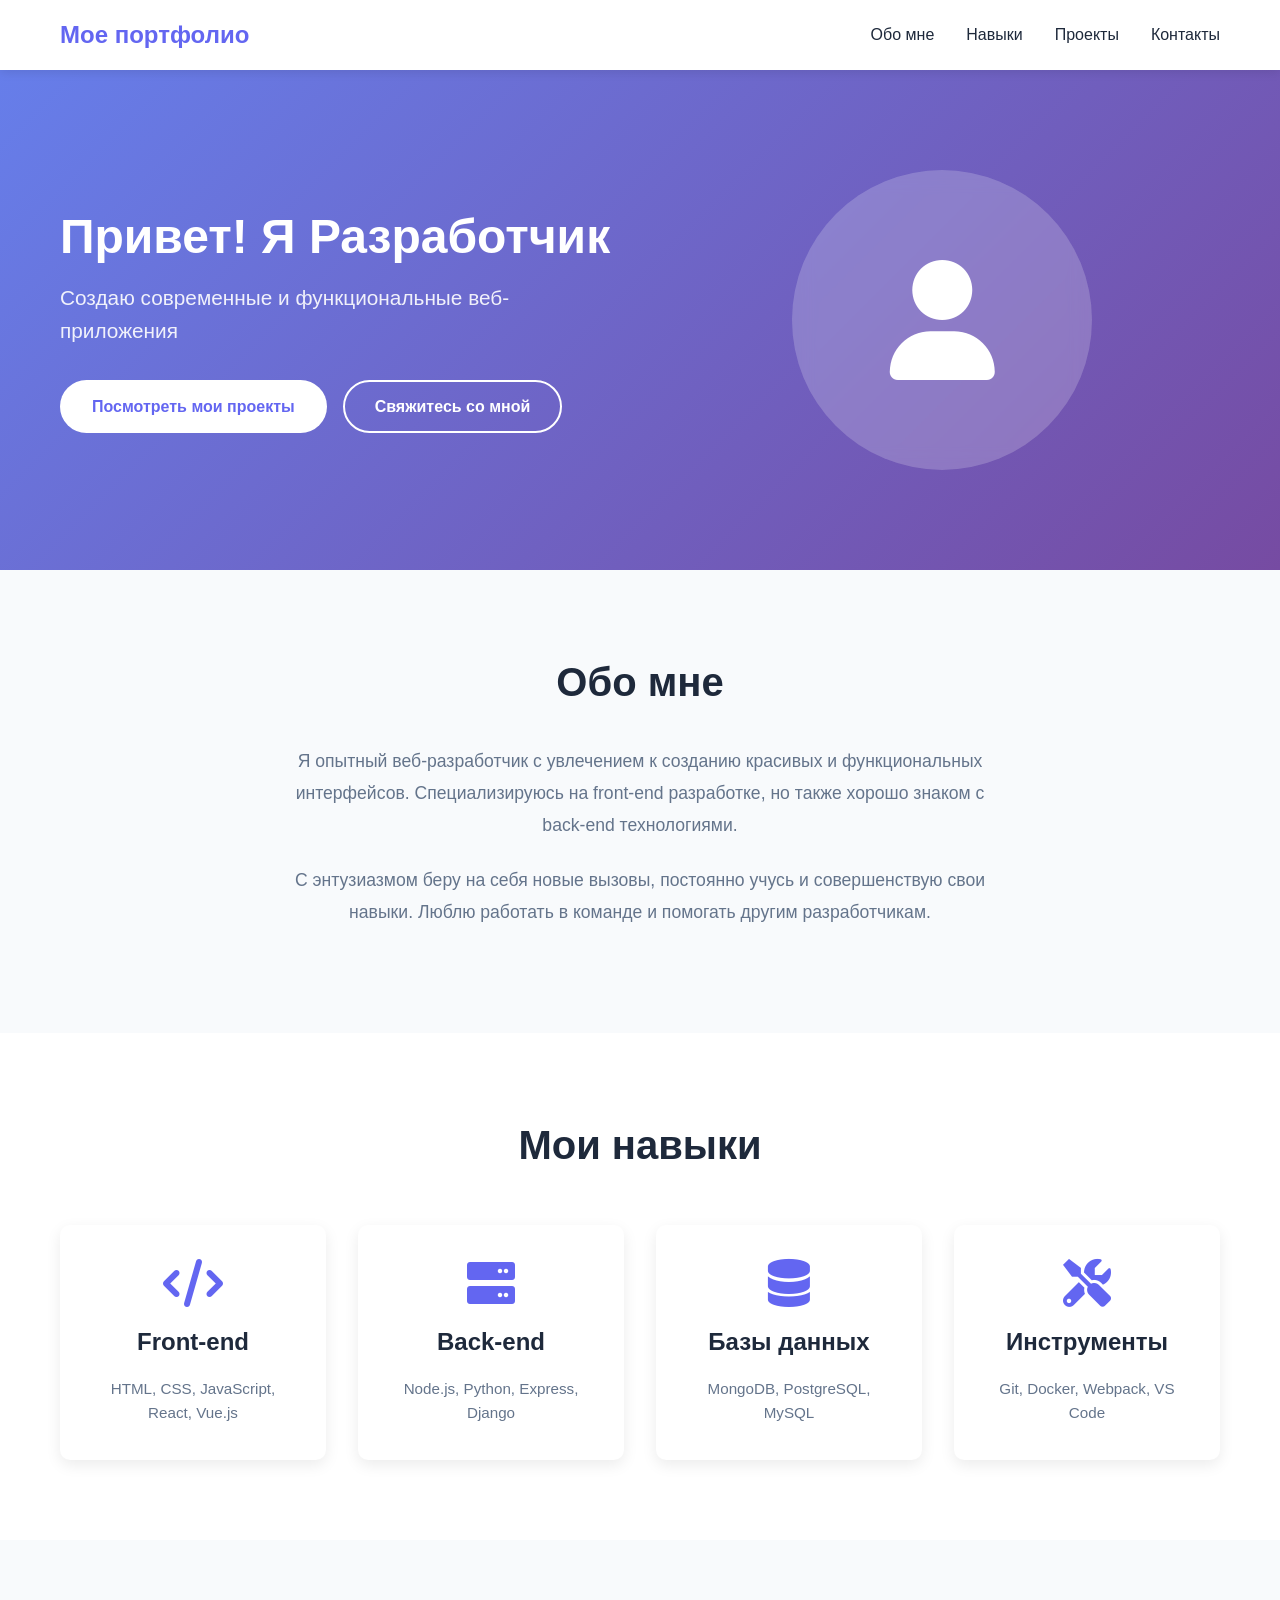
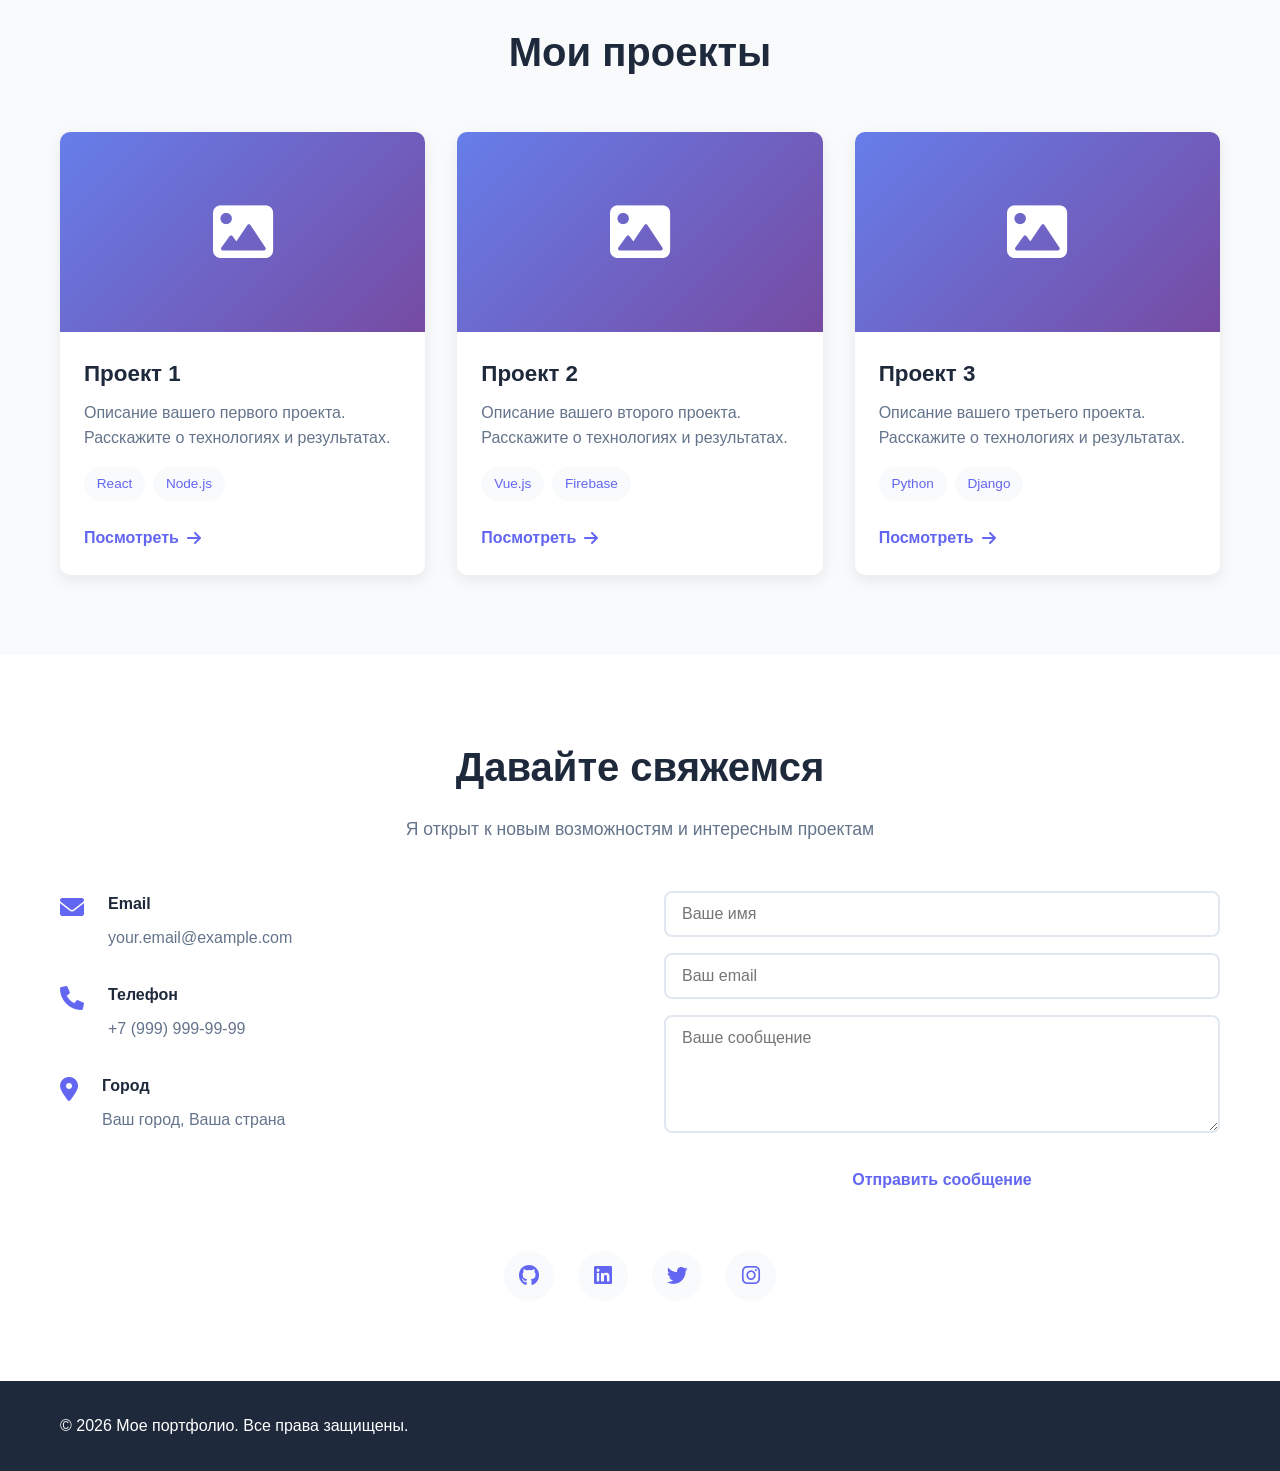
==== index.html @ beddb386 "portfolia with agent" ====
<!DOCTYPE html>
<html lang="ru">
<head>
    <meta charset="UTF-8">
    <meta name="viewport" content="width=device-width, initial-scale=1.0">
    <title>Портфолио - Разработчик</title>
    <link rel="stylesheet" href="styles.css">
    <link rel="stylesheet" href="https://cdnjs.cloudflare.com/ajax/libs/font-awesome/6.0.0/css/all.min.css">
</head>
<body>
    <!-- Навигация -->
    <nav class="navbar">
        <div class="container">
            <div class="nav-brand">Мое портфолио</div>
            <ul class="nav-menu">
                <li><a href="#about" class="nav-link">Обо мне</a></li>
                <li><a href="#skills" class="nav-link">Навыки</a></li>
                <li><a href="#projects" class="nav-link">Проекты</a></li>
                <li><a href="#contact" class="nav-link">Контакты</a></li>
            </ul>
        </div>
    </nav>

    <!-- Герой секция -->
    <section class="hero" id="about">
        <div class="container">
            <div class="hero-content">
                <h1>Привет! Я Разработчик</h1>
                <p class="subtitle">Создаю современные и функциональные веб-приложения</p>
                <div class="hero-buttons">
                    <a href="#projects" class="btn btn-primary">Посмотреть мои проекты</a>
                    <a href="#contact" class="btn btn-secondary">Свяжитесь со мной</a>
                </div>
            </div>
            <div class="hero-image">
                <div class="avatar-placeholder">
                    <i class="fas fa-user"></i>
                </div>
            </div>
        </div>
    </section>

    <!-- Обо мне -->
    <section class="about">
        <div class="container">
            <h2>Обо мне</h2>
            <p>Я опытный веб-разработчик с увлечением к созданию красивых и функциональных интерфейсов. Специализируюсь на front-end разработке, но также хорошо знаком с back-end технологиями.</p>
            <p>С энтузиазмом беру на себя новые вызовы, постоянно учусь и совершенствую свои навыки. Люблю работать в команде и помогать другим разработчикам.</p>
        </div>
    </section>

    <!-- Навыки -->
    <section class="skills" id="skills">
        <div class="container">
            <h2>Мои навыки</h2>
            <div class="skills-grid">
                <div class="skill-card">
                    <i class="fas fa-code"></i>
                    <h3>Front-end</h3>
                    <p>HTML, CSS, JavaScript, React, Vue.js</p>
                </div>
                <div class="skill-card">
                    <i class="fas fa-server"></i>
                    <h3>Back-end</h3>
                    <p>Node.js, Python, Express, Django</p>
                </div>
                <div class="skill-card">
                    <i class="fas fa-database"></i>
                    <h3>Базы данных</h3>
                    <p>MongoDB, PostgreSQL, MySQL</p>
                </div>
                <div class="skill-card">
                    <i class="fas fa-tools"></i>
                    <h3>Инструменты</h3>
                    <p>Git, Docker, Webpack, VS Code</p>
                </div>
            </div>
        </div>
    </section>

    <!-- Проекты -->
    <section class="projects" id="projects">
        <div class="container">
            <h2>Мои проекты</h2>
            <div class="projects-grid">
                <div class="project-card">
                    <div class="project-image">
                        <i class="fas fa-image"></i>
                    </div>
                    <h3>Проект 1</h3>
                    <p>Описание вашего первого проекта. Расскажите о технологиях и результатах.</p>
                    <div class="project-tags">
                        <span class="tag">React</span>
                        <span class="tag">Node.js</span>
                    </div>
                    <a href="#" class="project-link">Посмотреть <i class="fas fa-arrow-right"></i></a>
                </div>

                <div class="project-card">
                    <div class="project-image">
                        <i class="fas fa-image"></i>
                    </div>
                    <h3>Проект 2</h3>
                    <p>Описание вашего второго проекта. Расскажите о технологиях и результатах.</p>
                    <div class="project-tags">
                        <span class="tag">Vue.js</span>
                        <span class="tag">Firebase</span>
                    </div>
                    <a href="#" class="project-link">Посмотреть <i class="fas fa-arrow-right"></i></a>
                </div>

                <div class="project-card">
                    <div class="project-image">
                        <i class="fas fa-image"></i>
                    </div>
                    <h3>Проект 3</h3>
                    <p>Описание вашего третьего проекта. Расскажите о технологиях и результатах.</p>
                    <div class="project-tags">
                        <span class="tag">Python</span>
                        <span class="tag">Django</span>
                    </div>
                    <a href="#" class="project-link">Посмотреть <i class="fas fa-arrow-right"></i></a>
                </div>
            </div>
        </div>
    </section>

    <!-- Контакты -->
    <section class="contact" id="contact">
        <div class="container">
            <h2>Давайте свяжемся</h2>
            <p class="contact-subtitle">Я открыт к новым возможностям и интересным проектам</p>
            
            <div class="contact-content">
                <div class="contact-info">
                    <div class="info-item">
                        <i class="fas fa-envelope"></i>
                        <div>
                            <h4>Email</h4>
                            <a href="mailto:your.email@example.com">your.email@example.com</a>
                        </div>
                    </div>
                    <div class="info-item">
                        <i class="fas fa-phone"></i>
                        <div>
                            <h4>Телефон</h4>
                            <a href="tel:+79999999999">+7 (999) 999-99-99</a>
                        </div>
                    </div>
                    <div class="info-item">
                        <i class="fas fa-map-marker-alt"></i>
                        <div>
                            <h4>Город</h4>
                            <p>Ваш город, Ваша страна</p>
                        </div>
                    </div>
                </div>

                <form class="contact-form" id="contactForm">
                    <input type="text" placeholder="Ваше имя" required>
                    <input type="email" placeholder="Ваш email" required>
                    <textarea placeholder="Ваше сообщение" rows="5" required></textarea>
                    <button type="submit" class="btn btn-primary">Отправить сообщение</button>
                </form>
            </div>

            <div class="social-links">
                <a href="#" title="GitHub"><i class="fab fa-github"></i></a>
                <a href="#" title="LinkedIn"><i class="fab fa-linkedin"></i></a>
                <a href="#" title="Twitter"><i class="fab fa-twitter"></i></a>
                <a href="#" title="Instagram"><i class="fab fa-instagram"></i></a>
            </div>
        </div>
    </section>

    <!-- Футер -->
    <footer class="footer">
        <div class="container">
            <p>&copy; 2026 Мое портфолио. Все права защищены.</p>
        </div>
    </footer>

    <script src="script.js"></script>
</body>
</html>
---- styles.css ----
/* Общие стили */
* {
    margin: 0;
    padding: 0;
    box-sizing: border-box;
}

:root {
    --primary-color: #6366f1;
    --secondary-color: #ec4899;
    --dark-bg: #0f172a;
    --light-bg: #f8fafc;
    --text-dark: #1e293b;
    --text-light: #64748b;
    --border-color: #e2e8f0;
    --transition: all 0.3s ease;
}

html {
    scroll-behavior: smooth;
}

body {
    font-family: 'Segoe UI', Tahoma, Geneva, Verdana, sans-serif;
    color: var(--text-dark);
    background-color: #ffffff;
    line-height: 1.6;
}

.container {
    max-width: 1200px;
    margin: 0 auto;
    padding: 0 20px;
    display: flex;
    align-items: center;
    justify-content: space-between;
}

/* Навигация */
.navbar {
    background: white;
    box-shadow: 0 2px 10px rgba(0, 0, 0, 0.1);
    position: sticky;
    top: 0;
    z-index: 100;
    padding: 1rem 0;
}

.navbar .container {
    justify-content: space-between;
}

.nav-brand {
    font-size: 1.5rem;
    font-weight: 700;
    color: var(--primary-color);
    text-decoration: none;
}

.nav-menu {
    display: flex;
    list-style: none;
    gap: 2rem;
}

.nav-link {
    text-decoration: none;
    color: var(--text-dark);
    font-weight: 500;
    transition: var(--transition);
    position: relative;
}

.nav-link:hover {
    color: var(--primary-color);
}

.nav-link::after {
    content: '';
    position: absolute;
    bottom: -5px;
    left: 0;
    width: 0;
    height: 2px;
    background: var(--primary-color);
    transition: var(--transition);
}

.nav-link:hover::after {
    width: 100%;
}

/* Герой секция */
.hero {
    padding: 100px 0;
    background: linear-gradient(135deg, #667eea 0%, #764ba2 100%);
    color: white;
}

.hero .container {
    gap: 3rem;
}

.hero-content {
    flex: 1;
}

.hero h1 {
    font-size: 3rem;
    font-weight: 800;
    margin-bottom: 1rem;
    line-height: 1.2;
}

.subtitle {
    font-size: 1.3rem;
    margin-bottom: 2rem;
    opacity: 0.9;
}

.hero-buttons {
    display: flex;
    gap: 1rem;
    flex-wrap: wrap;
}

.btn {
    padding: 12px 30px;
    border-radius: 50px;
    text-decoration: none;
    font-weight: 600;
    transition: var(--transition);
    display: inline-block;
    border: 2px solid transparent;
    cursor: pointer;
    font-size: 1rem;
}

.btn-primary {
    background: white;
    color: var(--primary-color);
}

.btn-primary:hover {
    transform: translateY(-2px);
    box-shadow: 0 10px 20px rgba(0, 0, 0, 0.2);
}

.btn-secondary {
    border: 2px solid white;
    color: white;
    background: transparent;
}

.btn-secondary:hover {
    background: white;
    color: var(--primary-color);
}

.hero-image {
    flex: 1;
    display: flex;
    justify-content: center;
}

.avatar-placeholder {
    width: 300px;
    height: 300px;
    background: rgba(255, 255, 255, 0.2);
    border-radius: 50%;
    display: flex;
    align-items: center;
    justify-content: center;
    font-size: 120px;
    color: white;
    backdrop-filter: blur(10px);
}

/* Обо мне */
.about {
    padding: 80px 0;
    background: var(--light-bg);
}

.about .container {
    flex-direction: column;
    text-align: center;
}

.about h2 {
    font-size: 2.5rem;
    margin-bottom: 2rem;
    color: var(--text-dark);
}

.about p {
    font-size: 1.1rem;
    color: var(--text-light);
    max-width: 700px;
    margin: 0 auto 1.5rem;
    line-height: 1.8;
}

/* Навыки */
.skills {
    padding: 80px 0;
}

.skills .container {
    flex-direction: column;
}

.skills h2 {
    font-size: 2.5rem;
    margin-bottom: 3rem;
    text-align: center;
    color: var(--text-dark);
    width: 100%;
}

.skills-grid {
    display: grid;
    grid-template-columns: repeat(auto-fit, minmax(250px, 1fr));
    gap: 2rem;
    width: 100%;
}

.skill-card {
    background: white;
    padding: 2rem;
    border-radius: 10px;
    text-align: center;
    box-shadow: 0 5px 15px rgba(0, 0, 0, 0.08);
    transition: var(--transition);
    border: 2px solid transparent;
}

.skill-card:hover {
    transform: translateY(-5px);
    border-color: var(--primary-color);
    box-shadow: 0 10px 30px rgba(99, 102, 241, 0.2);
}

.skill-card i {
    font-size: 3rem;
    color: var(--primary-color);
    margin-bottom: 1rem;
}

.skill-card h3 {
    font-size: 1.5rem;
    margin-bottom: 1rem;
    color: var(--text-dark);
}

.skill-card p {
    color: var(--text-light);
    font-size: 0.95rem;
}

/* Проекты */
.projects {
    padding: 80px 0;
    background: var(--light-bg);
}

.projects .container {
    flex-direction: column;
}

.projects h2 {
    font-size: 2.5rem;
    margin-bottom: 3rem;
    text-align: center;
    color: var(--text-dark);
    width: 100%;
}

.projects-grid {
    display: grid;
    grid-template-columns: repeat(auto-fit, minmax(300px, 1fr));
    gap: 2rem;
    width: 100%;
}

.project-card {
    background: white;
    border-radius: 10px;
    overflow: hidden;
    box-shadow: 0 5px 15px rgba(0, 0, 0, 0.08);
    transition: var(--transition);
    display: flex;
    flex-direction: column;
}

.project-card:hover {
    transform: translateY(-10px);
    box-shadow: 0 15px 40px rgba(0, 0, 0, 0.15);
}

.project-image {
    width: 100%;
    height: 200px;
    background: linear-gradient(135deg, #667eea 0%, #764ba2 100%);
    display: flex;
    align-items: center;
    justify-content: center;
    font-size: 60px;
    color: white;
}

.project-card h3 {
    font-size: 1.4rem;
    margin: 1.5rem 1.5rem 0.5rem;
    color: var(--text-dark);
}

.project-card p {
    color: var(--text-light);
    margin: 0 1.5rem;
    flex-grow: 1;
}

.project-tags {
    display: flex;
    gap: 0.5rem;
    flex-wrap: wrap;
    padding: 1rem 1.5rem 0;
}

.tag {
    background: var(--light-bg);
    color: var(--primary-color);
    padding: 0.4rem 0.8rem;
    border-radius: 20px;
    font-size: 0.85rem;
    font-weight: 500;
}

.project-link {
    color: var(--primary-color);
    text-decoration: none;
    font-weight: 600;
    padding: 1.5rem;
    transition: var(--transition);
    display: flex;
    align-items: center;
    gap: 0.5rem;
}

.project-link:hover {
    gap: 0.8rem;
}

/* Контакты */
.contact {
    padding: 80px 0;
}

.contact .container {
    flex-direction: column;
}

.contact h2 {
    font-size: 2.5rem;
    margin-bottom: 1rem;
    text-align: center;
    color: var(--text-dark);
    width: 100%;
}

.contact-subtitle {
    text-align: center;
    font-size: 1.1rem;
    color: var(--text-light);
    margin-bottom: 3rem;
    width: 100%;
}

.contact-content {
    display: grid;
    grid-template-columns: 1fr 1fr;
    gap: 3rem;
    width: 100%;
    margin-bottom: 3rem;
}

.contact-info {
    display: flex;
    flex-direction: column;
    gap: 2rem;
}

.info-item {
    display: flex;
    gap: 1.5rem;
}

.info-item i {
    font-size: 1.5rem;
    color: var(--primary-color);
    margin-top: 0.25rem;
}

.info-item h4 {
    margin-bottom: 0.5rem;
    color: var(--text-dark);
}

.info-item a,
.info-item p {
    color: var(--text-light);
    text-decoration: none;
    transition: var(--transition);
}

.info-item a:hover {
    color: var(--primary-color);
}

.contact-form {
    display: flex;
    flex-direction: column;
    gap: 1rem;
}

.contact-form input,
.contact-form textarea {
    padding: 12px 16px;
    border: 2px solid var(--border-color);
    border-radius: 8px;
    font-family: inherit;
    font-size: 1rem;
    transition: var(--transition);
    color: var(--text-dark);
}

.contact-form input:focus,
.contact-form textarea:focus {
    outline: none;
    border-color: var(--primary-color);
    box-shadow: 0 0 0 3px rgba(99, 102, 241, 0.1);
}

.contact-form button {
    margin-top: 0.5rem;
}

.social-links {
    display: flex;
    justify-content: center;
    gap: 1.5rem;
    width: 100%;
}

.social-links a {
    width: 50px;
    height: 50px;
    display: flex;
    align-items: center;
    justify-content: center;
    background: var(--light-bg);
    border-radius: 50%;
    color: var(--primary-color);
    font-size: 1.3rem;
    transition: var(--transition);
    text-decoration: none;
}

.social-links a:hover {
    background: var(--primary-color);
    color: white;
    transform: translateY(-5px);
}

/* Футер */
.footer {
    background: var(--text-dark);
    color: white;
    padding: 2rem 0;
    text-align: center;
}

/* Адаптивность */
@media (max-width: 768px) {
    .nav-menu {
        gap: 1rem;
        font-size: 0.9rem;
    }

    .hero .container {
        flex-direction: column;
        text-align: center;
    }

    .hero h1 {
        font-size: 2rem;
    }

    .subtitle {
        font-size: 1rem;
    }

    .avatar-placeholder {
        width: 200px;
        height: 200px;
        font-size: 80px;
    }

    .hero-buttons {
        justify-content: center;
    }

    .contact-content {
        grid-template-columns: 1fr;
    }

    .skills h2,
    .projects h2,
    .about h2,
    .contact h2 {
        font-size: 2rem;
    }

    .skills-grid,
    .projects-grid {
        grid-template-columns: 1fr;
    }
}

@media (max-width: 480px) {
    .hero h1 {
        font-size: 1.5rem;
    }

    .nav-menu {
        gap: 0.5rem;
        font-size: 0.8rem;
    }

    .btn {
        padding: 10px 20px;
        font-size: 0.9rem;
    }
}
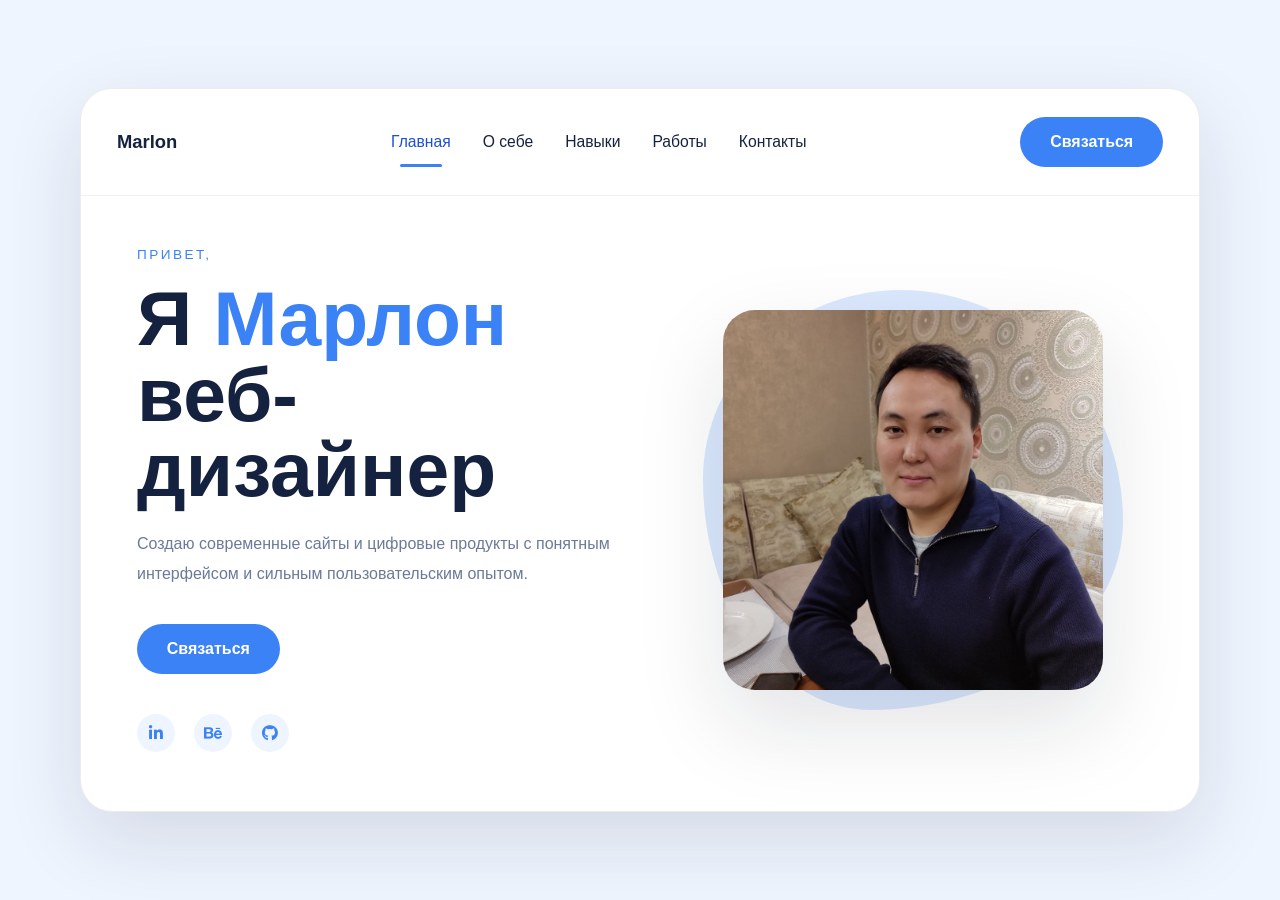
==== commit b936dc0e: "portfolio new" ====
--- a/index.html
+++ b/index.html
@@ -1,185 +1,84 @@
 <!DOCTYPE html>
 <html lang="ru">
 <head>
-    <meta charset="UTF-8">
-    <meta name="viewport" content="width=device-width, initial-scale=1.0">
-    <title>Портфолио - Разработчик</title>
-    <link rel="stylesheet" href="styles.css">
-    <link rel="stylesheet" href="https://cdnjs.cloudflare.com/ajax/libs/font-awesome/6.0.0/css/all.min.css">
+  <meta charset="UTF-8">
+  <meta name="viewport" content="width=device-width, initial-scale=1.0">
+  <title>Марлон | Веб-дизайнер из Кыргызстана</title>
+  <meta name="description" content="Марлон — веб-дизайнер из Кыргызстана. Создаю адаптивные сайты и цифровые продукты с понятным интерфейсом и сильным UX для бизнеса из Бишкека и СНГ.">
+  <meta name="keywords" content="веб-дизайнер, дизайн сайта, UI/UX, адаптивный сайт, Кыргызстан, Бишкек, цифровой продукт, маркетинг">
+  <meta name="author" content="Марлон">
+  <meta name="robots" content="index, follow">
+  <meta name="theme-color" content="#3b82f6">
+  <meta property="og:title" content="Марлон | Веб-дизайнер из Кыргызстана">
+  <meta property="og:description" content="Создаю адаптивные сайты и цифровые продукты с понятным интерфейсом и сильным UX для бизнеса из Бишкека и СНГ.">
+  <meta property="og:type" content="website">
+  <meta property="og:locale" content="ru_RU">
+  <meta property="og:image" content="assets/hero-photo.jpeg">
+  <meta property="og:image:alt" content="Портрет Марлона — веб-дизайнера">
+  <meta name="twitter:card" content="summary_large_image">
+  <meta name="twitter:title" content="Марлон | Веб-дизайнер из Кыргызстана">
+  <meta name="twitter:description" content="Создаю адаптивные сайты и цифровые продукты с понятным интерфейсом и сильным UX для бизнеса из Бишкека и СНГ.">
+  <meta name="twitter:image" content="assets/hero-photo.jpeg">
+  <link rel="stylesheet" href="styles.css">
+  <link rel="stylesheet" href="https://cdnjs.cloudflare.com/ajax/libs/font-awesome/6.0.0/css/all.min.css">
+  <script type="application/ld+json">
+  {
+    "@context": "https://schema.org",
+    "@type": "Person",
+    "name": "Марлон",
+    "jobTitle": "Веб-дизайнер",
+    "description": "Веб-дизайнер из Кыргызстана. Разрабатываю адаптивные сайты и интерфейсы с грамотным UX для бизнеса в Бишкеке и СНГ.",
+    "image": "assets/hero-photo.jpeg",
+    "address": {
+      "@type": "PostalAddress",
+      "addressLocality": "Бишкек",
+      "addressCountry": "KG"
+    },
+    "knowsAbout": ["веб-дизайн", "UI/UX", "адаптивный сайт", "цифровые продукты"],
+    "sameAs": [
+      "https://www.linkedin.com/",
+      "https://www.behance.net/",
+      "https://github.com/"
+    ]
+  }
+  </script>
 </head>
 <body>
-    <!-- Навигация -->
-    <nav class="navbar">
-        <div class="container">
-            <div class="nav-brand">Мое портфолио</div>
-            <ul class="nav-menu">
-                <li><a href="#about" class="nav-link">Обо мне</a></li>
-                <li><a href="#skills" class="nav-link">Навыки</a></li>
-                <li><a href="#projects" class="nav-link">Проекты</a></li>
-                <li><a href="#contact" class="nav-link">Контакты</a></li>
-            </ul>
+  <div class="page-shell">
+    <div class="hero-card">
+      <header class="hero-header">
+        <div class="brand">Marlon</div>
+        <nav class="hero-nav">
+          <a href="#home" class="nav-link active">Главная</a>
+          <a href="#about" class="nav-link">О себе</a>
+          <a href="#skills" class="nav-link">Навыки</a>
+          <a href="#works" class="nav-link">Работы</a>
+          <a href="#contact" class="nav-link">Контакты</a>
+        </nav>
+        <a href="#contact" class="btn btn-primary">Связаться</a>
+      </header>
+
+      <section class="hero-panel" id="home">
+        <div class="hero-copy">
+          <p class="eyebrow">Привет,</p>
+          <h1>Я <span>Марлон</span><br>веб-дизайнер</h1>
+          <p class="hero-description">Создаю современные сайты и цифровые продукты с понятным интерфейсом и сильным пользовательским опытом.</p>
+          <a href="#contact" class="btn btn-primary hero-action">Связаться</a>
+          <div class="hero-social-links">
+            <a href="#" aria-label="LinkedIn"><i class="fab fa-linkedin-in"></i></a>
+            <a href="#" aria-label="Behance"><i class="fab fa-behance"></i></a>
+            <a href="#" aria-label="GitHub"><i class="fab fa-github"></i></a>
+          </div>
         </div>
-    </nav>
 
-    <!-- Герой секция -->
-    <section class="hero" id="about">
-        <div class="container">
-            <div class="hero-content">
-                <h1>Привет! Я Разработчик</h1>
-                <p class="subtitle">Создаю современные и функциональные веб-приложения</p>
-                <div class="hero-buttons">
-                    <a href="#projects" class="btn btn-primary">Посмотреть мои проекты</a>
-                    <a href="#contact" class="btn btn-secondary">Свяжитесь со мной</a>
-                </div>
-            </div>
-            <div class="hero-image">
-                <div class="avatar-placeholder">
-                    <i class="fas fa-user"></i>
-                </div>
-            </div>
+        <div class="hero-visual">
+          <div class="hero-blob"></div>
+          <div class="hero-image">
+            <img src="assets/hero-photo.jpeg" alt="Портрет Марлона">
+          </div>
         </div>
-    </section>
-
-    <!-- Обо мне -->
-    <section class="about">
-        <div class="container">
-            <h2>Обо мне</h2>
-            <p>Я опытный веб-разработчик с увлечением к созданию красивых и функциональных интерфейсов. Специализируюсь на front-end разработке, но также хорошо знаком с back-end технологиями.</p>
-            <p>С энтузиазмом беру на себя новые вызовы, постоянно учусь и совершенствую свои навыки. Люблю работать в команде и помогать другим разработчикам.</p>
-        </div>
-    </section>
-
-    <!-- Навыки -->
-    <section class="skills" id="skills">
-        <div class="container">
-            <h2>Мои навыки</h2>
-            <div class="skills-grid">
-                <div class="skill-card">
-                    <i class="fas fa-code"></i>
-                    <h3>Front-end</h3>
-                    <p>HTML, CSS, JavaScript, React, Vue.js</p>
-                </div>
-                <div class="skill-card">
-                    <i class="fas fa-server"></i>
-                    <h3>Back-end</h3>
-                    <p>Node.js, Python, Express, Django</p>
-                </div>
-                <div class="skill-card">
-                    <i class="fas fa-database"></i>
-                    <h3>Базы данных</h3>
-                    <p>MongoDB, PostgreSQL, MySQL</p>
-                </div>
-                <div class="skill-card">
-                    <i class="fas fa-tools"></i>
-                    <h3>Инструменты</h3>
-                    <p>Git, Docker, Webpack, VS Code</p>
-                </div>
-            </div>
-        </div>
-    </section>
-
-    <!-- Проекты -->
-    <section class="projects" id="projects">
-        <div class="container">
-            <h2>Мои проекты</h2>
-            <div class="projects-grid">
-                <div class="project-card">
-                    <div class="project-image">
-                        <i class="fas fa-image"></i>
-                    </div>
-                    <h3>Проект 1</h3>
-                    <p>Описание вашего первого проекта. Расскажите о технологиях и результатах.</p>
-                    <div class="project-tags">
-                        <span class="tag">React</span>
-                        <span class="tag">Node.js</span>
-                    </div>
-                    <a href="#" class="project-link">Посмотреть <i class="fas fa-arrow-right"></i></a>
-                </div>
-
-                <div class="project-card">
-                    <div class="project-image">
-                        <i class="fas fa-image"></i>
-                    </div>
-                    <h3>Проект 2</h3>
-                    <p>Описание вашего второго проекта. Расскажите о технологиях и результатах.</p>
-                    <div class="project-tags">
-                        <span class="tag">Vue.js</span>
-                        <span class="tag">Firebase</span>
-                    </div>
-                    <a href="#" class="project-link">Посмотреть <i class="fas fa-arrow-right"></i></a>
-                </div>
-
-                <div class="project-card">
-                    <div class="project-image">
-                        <i class="fas fa-image"></i>
-                    </div>
-                    <h3>Проект 3</h3>
-                    <p>Описание вашего третьего проекта. Расскажите о технологиях и результатах.</p>
-                    <div class="project-tags">
-                        <span class="tag">Python</span>
-                        <span class="tag">Django</span>
-                    </div>
-                    <a href="#" class="project-link">Посмотреть <i class="fas fa-arrow-right"></i></a>
-                </div>
-            </div>
-        </div>
-    </section>
-
-    <!-- Контакты -->
-    <section class="contact" id="contact">
-        <div class="container">
-            <h2>Давайте свяжемся</h2>
-            <p class="contact-subtitle">Я открыт к новым возможностям и интересным проектам</p>
-            
-            <div class="contact-content">
-                <div class="contact-info">
-                    <div class="info-item">
-                        <i class="fas fa-envelope"></i>
-                        <div>
-                            <h4>Email</h4>
-                            <a href="mailto:your.email@example.com">your.email@example.com</a>
-                        </div>
-                    </div>
-                    <div class="info-item">
-                        <i class="fas fa-phone"></i>
-                        <div>
-                            <h4>Телефон</h4>
-                            <a href="tel:+79999999999">+7 (999) 999-99-99</a>
-                        </div>
-                    </div>
-                    <div class="info-item">
-                        <i class="fas fa-map-marker-alt"></i>
-                        <div>
-                            <h4>Город</h4>
-                            <p>Ваш город, Ваша страна</p>
-                        </div>
-                    </div>
-                </div>
-
-                <form class="contact-form" id="contactForm">
-                    <input type="text" placeholder="Ваше имя" required>
-                    <input type="email" placeholder="Ваш email" required>
-                    <textarea placeholder="Ваше сообщение" rows="5" required></textarea>
-                    <button type="submit" class="btn btn-primary">Отправить сообщение</button>
-                </form>
-            </div>
-
-            <div class="social-links">
-                <a href="#" title="GitHub"><i class="fab fa-github"></i></a>
-                <a href="#" title="LinkedIn"><i class="fab fa-linkedin"></i></a>
-                <a href="#" title="Twitter"><i class="fab fa-twitter"></i></a>
-                <a href="#" title="Instagram"><i class="fab fa-instagram"></i></a>
-            </div>
-        </div>
-    </section>
-
-    <!-- Футер -->
-    <footer class="footer">
-        <div class="container">
-            <p>&copy; 2026 Мое портфолио. Все права защищены.</p>
-        </div>
-    </footer>
-
-    <script src="script.js"></script>
+      </section>
+    </div>
+  </div>
 </body>
 </html>
--- a/styles.css
+++ b/styles.css
@@ -1,545 +1,261 @@
-/* Общие стили */
+:root {
+  --bg: #eff5ff;
+  --surface: #ffffff;
+  --text: #15223f;
+  --muted: #6b7a99;
+  --primary: #3b82f6;
+  --primary-dark: #1d4ed8;
+  --border: rgba(15, 23, 42, 0.08);
+  --shadow: 0 28px 80px rgba(15, 23, 42, 0.12);
+  --radius: 32px;
+  --transition: 0.3s ease;
+}
+
 * {
-    margin: 0;
-    padding: 0;
-    box-sizing: border-box;
-}
-
-:root {
-    --primary-color: #6366f1;
-    --secondary-color: #ec4899;
-    --dark-bg: #0f172a;
-    --light-bg: #f8fafc;
-    --text-dark: #1e293b;
-    --text-light: #64748b;
-    --border-color: #e2e8f0;
-    --transition: all 0.3s ease;
+  margin: 0;
+  padding: 0;
+  box-sizing: border-box;
 }
 
 html {
-    scroll-behavior: smooth;
+  scroll-behavior: smooth;
 }
 
 body {
-    font-family: 'Segoe UI', Tahoma, Geneva, Verdana, sans-serif;
-    color: var(--text-dark);
-    background-color: #ffffff;
-    line-height: 1.6;
-}
-
-.container {
-    max-width: 1200px;
-    margin: 0 auto;
-    padding: 0 20px;
-    display: flex;
-    align-items: center;
-    justify-content: space-between;
-}
-
-/* Навигация */
-.navbar {
-    background: white;
-    box-shadow: 0 2px 10px rgba(0, 0, 0, 0.1);
-    position: sticky;
-    top: 0;
-    z-index: 100;
-    padding: 1rem 0;
-}
-
-.navbar .container {
-    justify-content: space-between;
-}
-
-.nav-brand {
-    font-size: 1.5rem;
-    font-weight: 700;
-    color: var(--primary-color);
-    text-decoration: none;
-}
-
-.nav-menu {
-    display: flex;
-    list-style: none;
-    gap: 2rem;
+  min-height: 100vh;
+  font-family: 'Inter', 'Segoe UI', Tahoma, Geneva, Verdana, sans-serif;
+  background: var(--bg);
+  color: var(--text);
+}
+
+a {
+  color: inherit;
+  text-decoration: none;
+}
+
+.page-shell {
+  min-height: 100vh;
+  display: grid;
+  place-items: center;
+  padding: 32px 16px;
+}
+
+.hero-card {
+  width: min(1120px, 100%);
+  background: var(--surface);
+  border-radius: var(--radius);
+  box-shadow: var(--shadow);
+  border: 1px solid var(--border);
+  overflow: hidden;
+}
+
+.hero-header {
+  display: flex;
+  align-items: center;
+  justify-content: space-between;
+  gap: 1rem;
+  padding: 28px 36px;
+  border-bottom: 1px solid rgba(15, 23, 42, 0.06);
+}
+
+.brand {
+  font-size: 1.15rem;
+  font-weight: 800;
+}
+
+.hero-nav {
+  display: flex;
+  gap: 2rem;
+  flex-wrap: wrap;
+  justify-content: center;
+  flex: 1;
 }
 
 .nav-link {
-    text-decoration: none;
-    color: var(--text-dark);
-    font-weight: 500;
-    transition: var(--transition);
-    position: relative;
-}
-
+  font-size: 0.98rem;
+  color: var(--text);
+  position: relative;
+  padding: 6px 0;
+}
+
+.nav-link.active,
 .nav-link:hover {
-    color: var(--primary-color);
-}
-
-.nav-link::after {
-    content: '';
-    position: absolute;
-    bottom: -5px;
-    left: 0;
-    width: 0;
-    height: 2px;
-    background: var(--primary-color);
-    transition: var(--transition);
-}
-
-.nav-link:hover::after {
-    width: 100%;
-}
-
-/* Герой секция */
-.hero {
-    padding: 100px 0;
-    background: linear-gradient(135deg, #667eea 0%, #764ba2 100%);
-    color: white;
-}
-
-.hero .container {
-    gap: 3rem;
-}
-
-.hero-content {
-    flex: 1;
-}
-
-.hero h1 {
-    font-size: 3rem;
-    font-weight: 800;
-    margin-bottom: 1rem;
-    line-height: 1.2;
-}
-
-.subtitle {
-    font-size: 1.3rem;
-    margin-bottom: 2rem;
-    opacity: 0.9;
-}
-
-.hero-buttons {
-    display: flex;
-    gap: 1rem;
-    flex-wrap: wrap;
+  color: var(--primary-dark);
+}
+
+.nav-link.active::after {
+  content: '';
+  position: absolute;
+  left: 0;
+  right: 0;
+  bottom: -10px;
+  height: 3px;
+  margin: 0 auto;
+  width: 42px;
+  border-radius: 999px;
+  background: var(--primary);
 }
 
 .btn {
-    padding: 12px 30px;
-    border-radius: 50px;
-    text-decoration: none;
-    font-weight: 600;
-    transition: var(--transition);
-    display: inline-block;
-    border: 2px solid transparent;
-    cursor: pointer;
-    font-size: 1rem;
+  display: inline-flex;
+  align-items: center;
+  justify-content: center;
+  padding: 0.95rem 1.8rem;
+  border-radius: 999px;
+  font-weight: 700;
+  transition: transform var(--transition), background-color var(--transition), box-shadow var(--transition);
 }
 
 .btn-primary {
-    background: white;
-    color: var(--primary-color);
+  background: var(--primary);
+  color: white;
+  border: 1px solid transparent;
 }
 
 .btn-primary:hover {
-    transform: translateY(-2px);
-    box-shadow: 0 10px 20px rgba(0, 0, 0, 0.2);
-}
-
-.btn-secondary {
-    border: 2px solid white;
-    color: white;
-    background: transparent;
-}
-
-.btn-secondary:hover {
-    background: white;
-    color: var(--primary-color);
+  transform: translateY(-2px);
+  background: var(--primary-dark);
+  box-shadow: 0 18px 40px rgba(59, 130, 246, 0.27);
+}
+
+.hero-panel {
+  display: grid;
+  grid-template-columns: minmax(0, 1fr) minmax(360px, 0.9fr);
+  gap: 2.25rem;
+  align-items: center;
+  padding: 3rem 3.5rem 3.5rem;
+}
+
+.hero-copy {
+  max-width: 520px;
+}
+
+.eyebrow {
+  margin-bottom: 1.2rem;
+  color: var(--primary);
+  letter-spacing: 0.18em;
+  text-transform: uppercase;
+  font-size: 0.85rem;
+}
+
+.hero-copy h1 {
+  font-size: clamp(3rem, 6vw, 4.8rem);
+  line-height: 0.98;
+  margin-bottom: 1.4rem;
+}
+
+.hero-copy h1 span {
+  color: var(--primary);
+}
+
+.hero-description {
+  max-width: 520px;
+  margin-bottom: 2.2rem;
+  color: var(--muted);
+  font-size: 1rem;
+  line-height: 1.85;
+}
+
+.hero-action {
+  margin-bottom: 2.5rem;
+}
+
+.hero-social-links {
+  display: flex;
+  gap: 1.2rem;
+  color: var(--text);
+}
+
+.hero-social-links a {
+  display: grid;
+  place-items: center;
+  width: 38px;
+  height: 38px;
+  border-radius: 50%;
+  background: rgba(59, 130, 246, 0.08);
+  color: var(--primary);
+  transition: transform var(--transition), background-color var(--transition);
+}
+
+.hero-social-links a:hover {
+  transform: translateY(-2px);
+  background: var(--primary);
+  color: white;
+}
+
+.hero-visual {
+  position: relative;
+  display: grid;
+  place-items: center;
+}
+
+.hero-blob {
+  position: absolute;
+  width: 420px;
+  height: 420px;
+  border-radius: 47% 53% 60% 40% / 45% 55% 45% 55%;
+  background: var(--primary);
+  opacity: 0.18;
+  top: 50%;
+  left: 50%;
+  transform: translate(-50%, -50%);
 }
 
 .hero-image {
-    flex: 1;
-    display: flex;
-    justify-content: center;
-}
-
-.avatar-placeholder {
-    width: 300px;
-    height: 300px;
-    background: rgba(255, 255, 255, 0.2);
-    border-radius: 50%;
-    display: flex;
-    align-items: center;
-    justify-content: center;
-    font-size: 120px;
-    color: white;
-    backdrop-filter: blur(10px);
-}
-
-/* Обо мне */
-.about {
-    padding: 80px 0;
-    background: var(--light-bg);
-}
-
-.about .container {
-    flex-direction: column;
-    text-align: center;
-}
-
-.about h2 {
-    font-size: 2.5rem;
-    margin-bottom: 2rem;
-    color: var(--text-dark);
-}
-
-.about p {
-    font-size: 1.1rem;
-    color: var(--text-light);
-    max-width: 700px;
-    margin: 0 auto 1.5rem;
-    line-height: 1.8;
-}
-
-/* Навыки */
-.skills {
-    padding: 80px 0;
-}
-
-.skills .container {
-    flex-direction: column;
-}
-
-.skills h2 {
-    font-size: 2.5rem;
-    margin-bottom: 3rem;
-    text-align: center;
-    color: var(--text-dark);
-    width: 100%;
-}
-
-.skills-grid {
-    display: grid;
-    grid-template-columns: repeat(auto-fit, minmax(250px, 1fr));
-    gap: 2rem;
-    width: 100%;
-}
-
-.skill-card {
-    background: white;
-    padding: 2rem;
-    border-radius: 10px;
-    text-align: center;
-    box-shadow: 0 5px 15px rgba(0, 0, 0, 0.08);
-    transition: var(--transition);
-    border: 2px solid transparent;
-}
-
-.skill-card:hover {
-    transform: translateY(-5px);
-    border-color: var(--primary-color);
-    box-shadow: 0 10px 30px rgba(99, 102, 241, 0.2);
-}
-
-.skill-card i {
-    font-size: 3rem;
-    color: var(--primary-color);
-    margin-bottom: 1rem;
-}
-
-.skill-card h3 {
-    font-size: 1.5rem;
-    margin-bottom: 1rem;
-    color: var(--text-dark);
-}
-
-.skill-card p {
-    color: var(--text-light);
-    font-size: 0.95rem;
-}
-
-/* Проекты */
-.projects {
-    padding: 80px 0;
-    background: var(--light-bg);
-}
-
-.projects .container {
-    flex-direction: column;
-}
-
-.projects h2 {
-    font-size: 2.5rem;
-    margin-bottom: 3rem;
-    text-align: center;
-    color: var(--text-dark);
-    width: 100%;
-}
-
-.projects-grid {
-    display: grid;
-    grid-template-columns: repeat(auto-fit, minmax(300px, 1fr));
-    gap: 2rem;
-    width: 100%;
-}
-
-.project-card {
-    background: white;
-    border-radius: 10px;
-    overflow: hidden;
-    box-shadow: 0 5px 15px rgba(0, 0, 0, 0.08);
-    transition: var(--transition);
-    display: flex;
-    flex-direction: column;
-}
-
-.project-card:hover {
-    transform: translateY(-10px);
-    box-shadow: 0 15px 40px rgba(0, 0, 0, 0.15);
-}
-
-.project-image {
-    width: 100%;
-    height: 200px;
-    background: linear-gradient(135deg, #667eea 0%, #764ba2 100%);
-    display: flex;
-    align-items: center;
-    justify-content: center;
-    font-size: 60px;
-    color: white;
-}
-
-.project-card h3 {
-    font-size: 1.4rem;
-    margin: 1.5rem 1.5rem 0.5rem;
-    color: var(--text-dark);
-}
-
-.project-card p {
-    color: var(--text-light);
-    margin: 0 1.5rem;
-    flex-grow: 1;
-}
-
-.project-tags {
-    display: flex;
-    gap: 0.5rem;
-    flex-wrap: wrap;
-    padding: 1rem 1.5rem 0;
-}
-
-.tag {
-    background: var(--light-bg);
-    color: var(--primary-color);
-    padding: 0.4rem 0.8rem;
-    border-radius: 20px;
-    font-size: 0.85rem;
-    font-weight: 500;
-}
-
-.project-link {
-    color: var(--primary-color);
-    text-decoration: none;
-    font-weight: 600;
-    padding: 1.5rem;
-    transition: var(--transition);
-    display: flex;
-    align-items: center;
-    gap: 0.5rem;
-}
-
-.project-link:hover {
-    gap: 0.8rem;
-}
-
-/* Контакты */
-.contact {
-    padding: 80px 0;
-}
-
-.contact .container {
-    flex-direction: column;
-}
-
-.contact h2 {
-    font-size: 2.5rem;
-    margin-bottom: 1rem;
-    text-align: center;
-    color: var(--text-dark);
-    width: 100%;
-}
-
-.contact-subtitle {
-    text-align: center;
-    font-size: 1.1rem;
-    color: var(--text-light);
-    margin-bottom: 3rem;
-    width: 100%;
-}
-
-.contact-content {
-    display: grid;
-    grid-template-columns: 1fr 1fr;
-    gap: 3rem;
-    width: 100%;
-    margin-bottom: 3rem;
-}
-
-.contact-info {
-    display: flex;
-    flex-direction: column;
-    gap: 2rem;
-}
-
-.info-item {
-    display: flex;
-    gap: 1.5rem;
-}
-
-.info-item i {
-    font-size: 1.5rem;
-    color: var(--primary-color);
-    margin-top: 0.25rem;
-}
-
-.info-item h4 {
-    margin-bottom: 0.5rem;
-    color: var(--text-dark);
-}
-
-.info-item a,
-.info-item p {
-    color: var(--text-light);
-    text-decoration: none;
-    transition: var(--transition);
-}
-
-.info-item a:hover {
-    color: var(--primary-color);
-}
-
-.contact-form {
-    display: flex;
+  position: relative;
+  width: min(100%, 380px);
+  height: min(100%, 380px);
+  border-radius: 32px;
+  overflow: hidden;
+  box-shadow: 0 35px 90px rgba(15, 23, 42, 0.12);
+  background: white;
+  z-index: 1;
+}
+
+.hero-image img {
+  width: 100%;
+  height: 100%;
+  object-fit: cover;
+}
+
+@media (max-width: 1024px) {
+  .hero-panel {
+    grid-template-columns: 1fr;
+  }
+
+  .hero-card {
+    padding-bottom: 1.5rem;
+  }
+}
+
+@media (max-width: 768px) {
+  .hero-header {
     flex-direction: column;
     gap: 1rem;
-}
-
-.contact-form input,
-.contact-form textarea {
-    padding: 12px 16px;
-    border: 2px solid var(--border-color);
-    border-radius: 8px;
-    font-family: inherit;
-    font-size: 1rem;
-    transition: var(--transition);
-    color: var(--text-dark);
-}
-
-.contact-form input:focus,
-.contact-form textarea:focus {
-    outline: none;
-    border-color: var(--primary-color);
-    box-shadow: 0 0 0 3px rgba(99, 102, 241, 0.1);
-}
-
-.contact-form button {
-    margin-top: 0.5rem;
-}
-
-.social-links {
-    display: flex;
+    align-items: stretch;
+  }
+
+  .hero-nav {
     justify-content: center;
-    gap: 1.5rem;
-    width: 100%;
-}
-
-.social-links a {
-    width: 50px;
-    height: 50px;
-    display: flex;
-    align-items: center;
-    justify-content: center;
-    background: var(--light-bg);
-    border-radius: 50%;
-    color: var(--primary-color);
-    font-size: 1.3rem;
-    transition: var(--transition);
-    text-decoration: none;
-}
-
-.social-links a:hover {
-    background: var(--primary-color);
-    color: white;
-    transform: translateY(-5px);
-}
-
-/* Футер */
-.footer {
-    background: var(--text-dark);
-    color: white;
-    padding: 2rem 0;
-    text-align: center;
-}
-
-/* Адаптивность */
-@media (max-width: 768px) {
-    .nav-menu {
-        gap: 1rem;
-        font-size: 0.9rem;
-    }
-
-    .hero .container {
-        flex-direction: column;
-        text-align: center;
-    }
-
-    .hero h1 {
-        font-size: 2rem;
-    }
-
-    .subtitle {
-        font-size: 1rem;
-    }
-
-    .avatar-placeholder {
-        width: 200px;
-        height: 200px;
-        font-size: 80px;
-    }
-
-    .hero-buttons {
-        justify-content: center;
-    }
-
-    .contact-content {
-        grid-template-columns: 1fr;
-    }
-
-    .skills h2,
-    .projects h2,
-    .about h2,
-    .contact h2 {
-        font-size: 2rem;
-    }
-
-    .skills-grid,
-    .projects-grid {
-        grid-template-columns: 1fr;
-    }
-}
-
-@media (max-width: 480px) {
-    .hero h1 {
-        font-size: 1.5rem;
-    }
-
-    .nav-menu {
-        gap: 0.5rem;
-        font-size: 0.8rem;
-    }
-
-    .btn {
-        padding: 10px 20px;
-        font-size: 0.9rem;
-    }
-}
+    gap: 1.2rem;
+  }
+
+  .hero-panel {
+    padding: 2.2rem 2rem 2.5rem;
+  }
+}
+
+@media (max-width: 520px) {
+  .hero-card {
+    border-radius: 28px;
+  }
+
+  .hero-copy h1 {
+    font-size: 2.6rem;
+  }
+
+  .hero-image {
+    width: 280px;
+    height: 280px;
+  }
+}
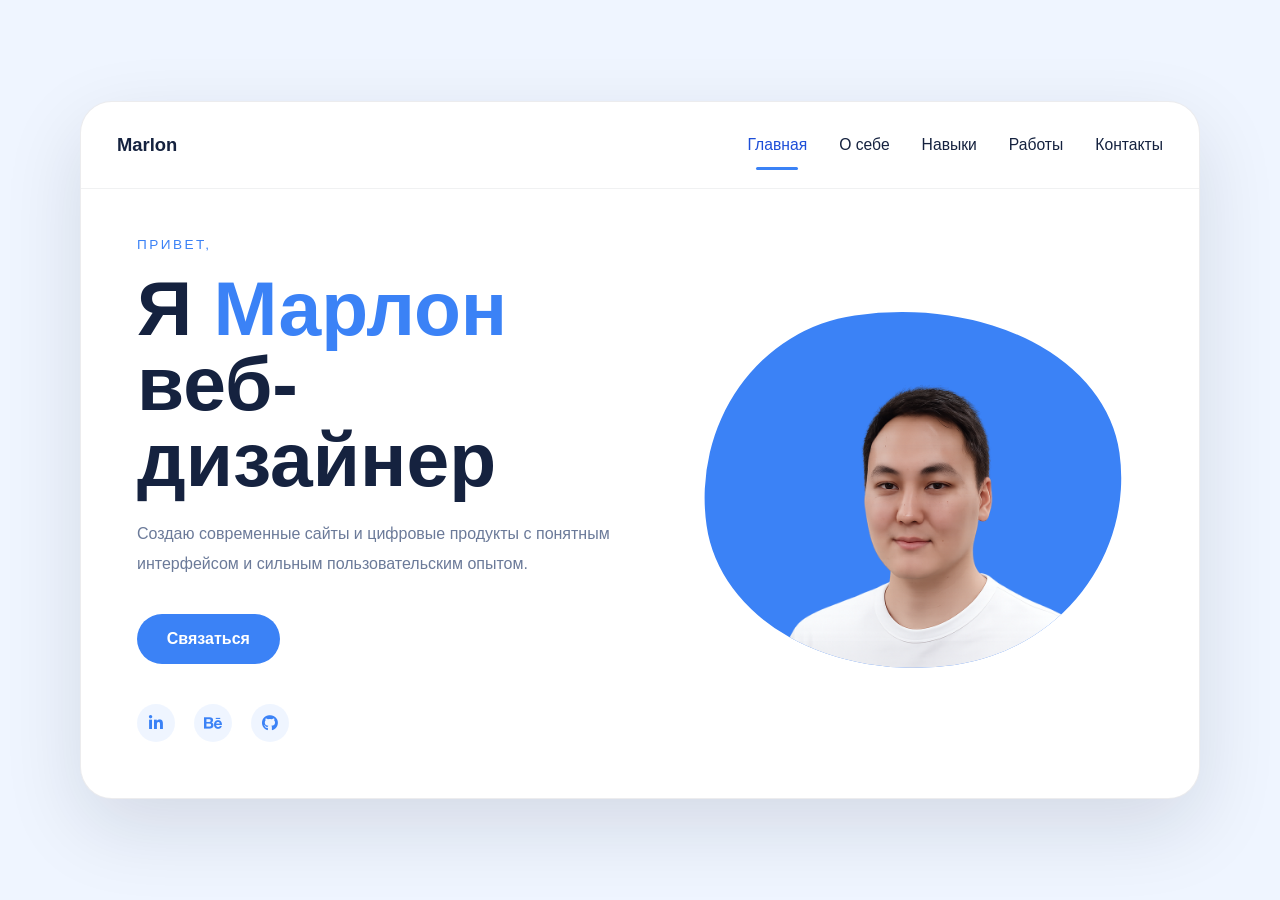
==== commit 7219e722: "profile photo" ====
--- a/index.html
+++ b/index.html
@@ -13,12 +13,12 @@
   <meta property="og:description" content="Создаю адаптивные сайты и цифровые продукты с понятным интерфейсом и сильным UX для бизнеса из Бишкека и СНГ.">
   <meta property="og:type" content="website">
   <meta property="og:locale" content="ru_RU">
-  <meta property="og:image" content="assets/hero-photo.jpeg">
+  <meta property="og:image" content="assets/hero-photo.png">
   <meta property="og:image:alt" content="Портрет Марлона — веб-дизайнера">
   <meta name="twitter:card" content="summary_large_image">
   <meta name="twitter:title" content="Марлон | Веб-дизайнер из Кыргызстана">
   <meta name="twitter:description" content="Создаю адаптивные сайты и цифровые продукты с понятным интерфейсом и сильным UX для бизнеса из Бишкека и СНГ.">
-  <meta name="twitter:image" content="assets/hero-photo.jpeg">
+  <meta name="twitter:image" content="assets/hero-photo.png">
   <link rel="stylesheet" href="styles.css">
   <link rel="stylesheet" href="https://cdnjs.cloudflare.com/ajax/libs/font-awesome/6.0.0/css/all.min.css">
   <script type="application/ld+json">
@@ -28,7 +28,7 @@
     "name": "Марлон",
     "jobTitle": "Веб-дизайнер",
     "description": "Веб-дизайнер из Кыргызстана. Разрабатываю адаптивные сайты и интерфейсы с грамотным UX для бизнеса в Бишкеке и СНГ.",
-    "image": "assets/hero-photo.jpeg",
+    "image": "assets/hero-photo.png",
     "address": {
       "@type": "PostalAddress",
       "addressLocality": "Бишкек",
@@ -55,7 +55,6 @@
           <a href="#works" class="nav-link">Работы</a>
           <a href="#contact" class="nav-link">Контакты</a>
         </nav>
-        <a href="#contact" class="btn btn-primary">Связаться</a>
       </header>
 
       <section class="hero-panel" id="home">
@@ -72,10 +71,12 @@
         </div>
 
         <div class="hero-visual">
-          <div class="hero-blob"></div>
-          <div class="hero-image">
-            <img src="assets/hero-photo.jpeg" alt="Портрет Марлона">
+          <div class="hero-blob">
+            <div class="hero-image">
+                <img src="assets/hero-photo.png" alt="Портрет Дон">
+            </div>
           </div>
+          
         </div>
       </section>
     </div>
--- a/styles.css
+++ b/styles.css
@@ -67,7 +67,7 @@
   display: flex;
   gap: 2rem;
   flex-wrap: wrap;
-  justify-content: center;
+  justify-content: end;
   flex: 1;
 }
 
@@ -187,35 +187,38 @@
   position: relative;
   display: grid;
   place-items: center;
+  width: min(100%, 520px);
+  height: min(100%, 520px);
 }
 
 .hero-blob {
   position: absolute;
-  width: 420px;
-  height: 420px;
-  border-radius: 47% 53% 60% 40% / 45% 55% 45% 55%;
-  background: var(--primary);
-  opacity: 0.18;
+  overflow: hidden;
+  width: 419px;
+  height: 360px;
+  border-radius: 42% 58% 46% 54% / 52% 48% 52% 48%;
+  background: var(--primary);
+  opacity: 1;
   top: 50%;
   left: 50%;
-  transform: translate(-50%, -50%);
+  transform: translate(-50%, -50%) rotate(-8deg);
 }
 
 .hero-image {
   position: relative;
-  width: min(100%, 380px);
-  height: min(100%, 380px);
-  border-radius: 32px;
-  overflow: hidden;
-  box-shadow: 0 35px 90px rgba(15, 23, 42, 0.12);
-  background: white;
+  width: 419px;
+  height: 500px;
+  border-radius: 42%;
+  background: transparent;
   z-index: 1;
+  transform:rotate(8deg);
 }
 
 .hero-image img {
   width: 100%;
   height: 100%;
   object-fit: cover;
+  transform: translateY(10%);
 }
 
 @media (max-width: 1024px) {
@@ -236,7 +239,7 @@
   }
 
   .hero-nav {
-    justify-content: center;
+    justify-content: end;
     gap: 1.2rem;
   }
 
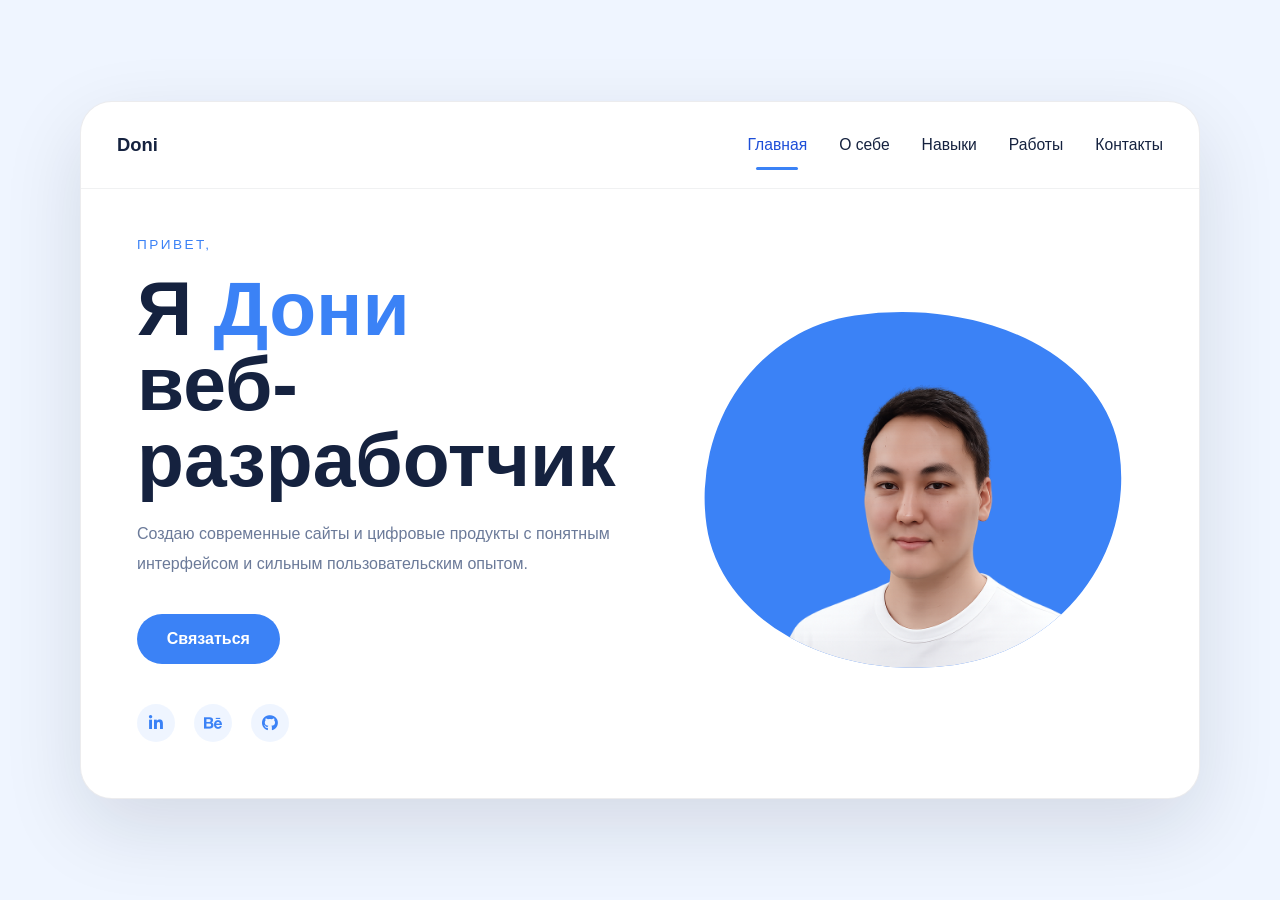
==== commit 0e6e0ae8: "profile name" ====
--- a/index.html
+++ b/index.html
@@ -3,20 +3,20 @@
 <head>
   <meta charset="UTF-8">
   <meta name="viewport" content="width=device-width, initial-scale=1.0">
-  <title>Марлон | Веб-дизайнер из Кыргызстана</title>
-  <meta name="description" content="Марлон — веб-дизайнер из Кыргызстана. Создаю адаптивные сайты и цифровые продукты с понятным интерфейсом и сильным UX для бизнеса из Бишкека и СНГ.">
-  <meta name="keywords" content="веб-дизайнер, дизайн сайта, UI/UX, адаптивный сайт, Кыргызстан, Бишкек, цифровой продукт, маркетинг">
-  <meta name="author" content="Марлон">
+  <title>Дони | Веб-разработчик из Кыргызстана</title>
+  <meta name="description" content="Дони — веб-разработчик из Кыргызстана. Создаю адаптивные сайты и цифровые продукты с понятным интерфейсом и сильным UX для бизнеса из Бишкека и СНГ.">
+  <meta name="keywords" content="веб-разработчик, дизайн сайта, UI/UX, адаптивный сайт, Кыргызстан, Бишкек, цифровой продукт, маркетинг">
+  <meta name="author" content="Дони">
   <meta name="robots" content="index, follow">
   <meta name="theme-color" content="#3b82f6">
-  <meta property="og:title" content="Марлон | Веб-дизайнер из Кыргызстана">
+  <meta property="og:title" content="Дони | Веб-разработчик из Кыргызстана">
   <meta property="og:description" content="Создаю адаптивные сайты и цифровые продукты с понятным интерфейсом и сильным UX для бизнеса из Бишкека и СНГ.">
   <meta property="og:type" content="website">
   <meta property="og:locale" content="ru_RU">
   <meta property="og:image" content="assets/hero-photo.png">
-  <meta property="og:image:alt" content="Портрет Марлона — веб-дизайнера">
+  <meta property="og:image:alt" content="Портрет Дони — веб-разработчика">
   <meta name="twitter:card" content="summary_large_image">
-  <meta name="twitter:title" content="Марлон | Веб-дизайнер из Кыргызстана">
+  <meta name="twitter:title" content="Дони | Веб-разработчик из Кыргызстана">
   <meta name="twitter:description" content="Создаю адаптивные сайты и цифровые продукты с понятным интерфейсом и сильным UX для бизнеса из Бишкека и СНГ.">
   <meta name="twitter:image" content="assets/hero-photo.png">
   <link rel="stylesheet" href="styles.css">
@@ -25,16 +25,16 @@
   {
     "@context": "https://schema.org",
     "@type": "Person",
-    "name": "Марлон",
-    "jobTitle": "Веб-дизайнер",
-    "description": "Веб-дизайнер из Кыргызстана. Разрабатываю адаптивные сайты и интерфейсы с грамотным UX для бизнеса в Бишкеке и СНГ.",
+    "name": "Дони",
+    "jobTitle": "Веб-разработчик",
+    "description": "Веб-разработчик из Кыргызстана. Разрабатываю адаптивные сайты и интерфейсы с грамотным UX для бизнеса в Бишкеке и СНГ.",
     "image": "assets/hero-photo.png",
     "address": {
       "@type": "PostalAddress",
       "addressLocality": "Бишкек",
       "addressCountry": "KG"
     },
-    "knowsAbout": ["веб-дизайн", "UI/UX", "адаптивный сайт", "цифровые продукты"],
+    "knowsAbout": ["веб-разработка", "UI/UX", "адаптивный сайт", "цифровые продукты"],
     "sameAs": [
       "https://www.linkedin.com/",
       "https://www.behance.net/",
@@ -47,7 +47,7 @@
   <div class="page-shell">
     <div class="hero-card">
       <header class="hero-header">
-        <div class="brand">Marlon</div>
+        <div class="brand">Doni</div>
         <nav class="hero-nav">
           <a href="#home" class="nav-link active">Главная</a>
           <a href="#about" class="nav-link">О себе</a>
@@ -60,7 +60,7 @@
       <section class="hero-panel" id="home">
         <div class="hero-copy">
           <p class="eyebrow">Привет,</p>
-          <h1>Я <span>Марлон</span><br>веб-дизайнер</h1>
+          <h1>Я <span>Дони</span><br>веб-разработчик</h1>
           <p class="hero-description">Создаю современные сайты и цифровые продукты с понятным интерфейсом и сильным пользовательским опытом.</p>
           <a href="#contact" class="btn btn-primary hero-action">Связаться</a>
           <div class="hero-social-links">
@@ -73,7 +73,7 @@
         <div class="hero-visual">
           <div class="hero-blob">
             <div class="hero-image">
-                <img src="assets/hero-photo.png" alt="Портрет Дон">
+                <img src="assets/hero-photo.png" alt="Портрет Дони — веб-разработчика">
             </div>
           </div>
           
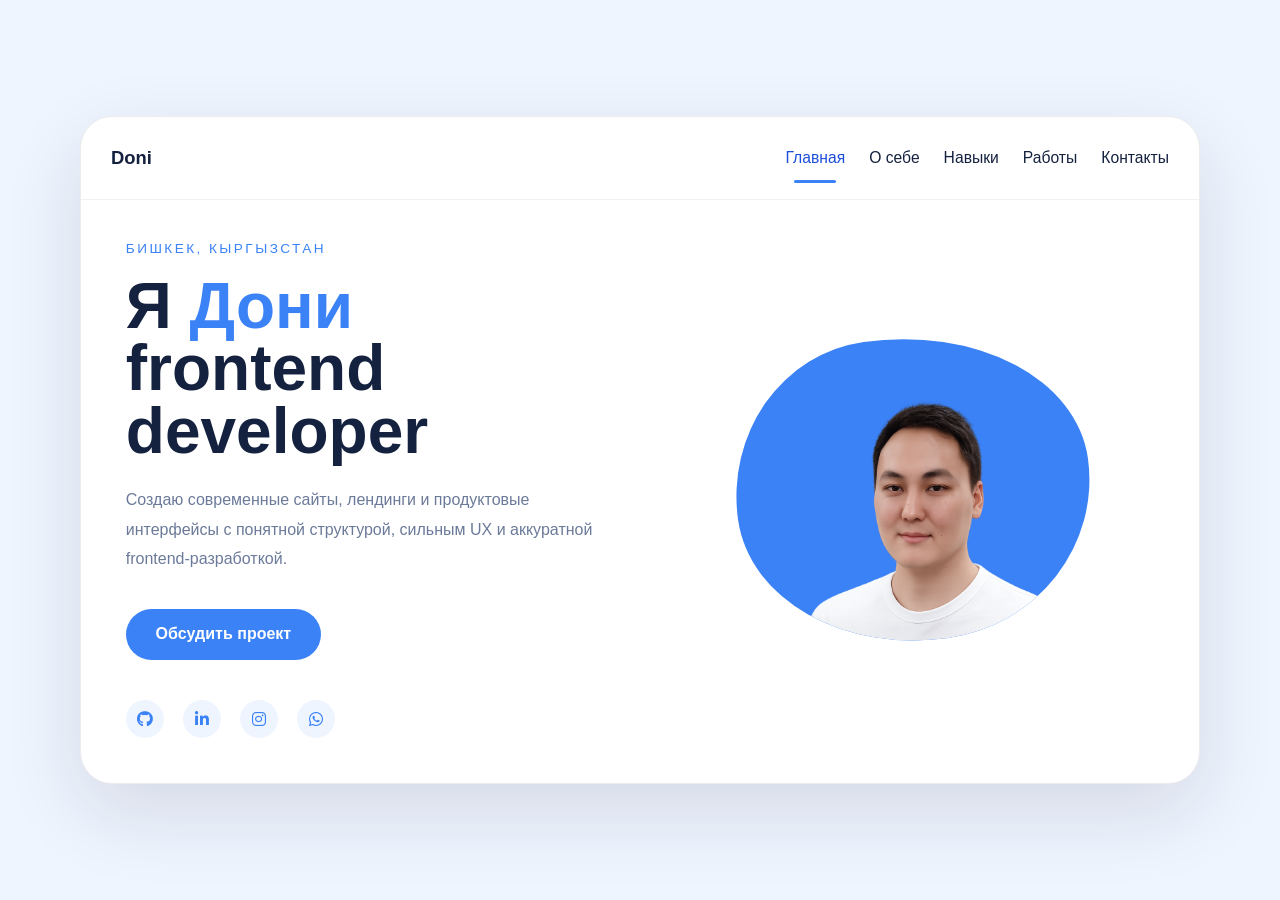
==== commit a0f9bdc4: "robots" ====
--- a/index.html
+++ b/index.html
@@ -3,22 +3,27 @@
 <head>
   <meta charset="UTF-8">
   <meta name="viewport" content="width=device-width, initial-scale=1.0">
-  <title>Дони | Веб-разработчик из Кыргызстана</title>
-  <meta name="description" content="Дони — веб-разработчик из Кыргызстана. Создаю адаптивные сайты и цифровые продукты с понятным интерфейсом и сильным UX для бизнеса из Бишкека и СНГ.">
-  <meta name="keywords" content="веб-разработчик, дизайн сайта, UI/UX, адаптивный сайт, Кыргызстан, Бишкек, цифровой продукт, маркетинг">
+  <title>Дони | Frontend Developer в Бишкеке, Кыргызстан</title>
+  <meta name="description" content="Дони — frontend developer из Бишкека, Кыргызстан. Разрабатываю сайты, лендинги и интерфейсы на React, Next.js и TypeScript для бизнеса в Бишкеке и СНГ.">
   <meta name="author" content="Дони">
   <meta name="robots" content="index, follow">
   <meta name="theme-color" content="#3b82f6">
-  <meta property="og:title" content="Дони | Веб-разработчик из Кыргызстана">
-  <meta property="og:description" content="Создаю адаптивные сайты и цифровые продукты с понятным интерфейсом и сильным UX для бизнеса из Бишкека и СНГ.">
+  <meta name="geo.region" content="KG-GB">
+  <meta name="geo.placename" content="Bishkek">
+  <link rel="canonical" href="https://donifz.github.io/portfolio/">
+  <meta property="og:title" content="Дони | Frontend Developer в Бишкеке, Кыргызстан">
+  <meta property="og:description" content="Разрабатываю сайты, лендинги и интерфейсы на React, Next.js и TypeScript для бизнеса в Бишкеке и СНГ.">
   <meta property="og:type" content="website">
+  <meta property="og:url" content="https://donifz.github.io/portfolio/">
+  <meta property="og:site_name" content="Портфолио Дони">
   <meta property="og:locale" content="ru_RU">
-  <meta property="og:image" content="assets/hero-photo.png">
-  <meta property="og:image:alt" content="Портрет Дони — веб-разработчика">
+  <meta property="og:image" content="https://donifz.github.io/portfolio/assets/hero-photo.png">
+  <meta property="og:image:alt" content="Портрет Дони — frontend developer из Бишкека">
   <meta name="twitter:card" content="summary_large_image">
-  <meta name="twitter:title" content="Дони | Веб-разработчик из Кыргызстана">
-  <meta name="twitter:description" content="Создаю адаптивные сайты и цифровые продукты с понятным интерфейсом и сильным UX для бизнеса из Бишкека и СНГ.">
-  <meta name="twitter:image" content="assets/hero-photo.png">
+  <meta name="twitter:title" content="Дони | Frontend Developer в Бишкеке, Кыргызстан">
+  <meta name="twitter:description" content="Разрабатываю сайты, лендинги и интерфейсы на React, Next.js и TypeScript для бизнеса в Бишкеке и СНГ.">
+  <meta name="twitter:image" content="https://donifz.github.io/portfolio/assets/hero-photo.png">
+  <meta name="twitter:image:alt" content="Портрет Дони — frontend developer из Бишкека">
   <link rel="stylesheet" href="styles.css">
   <link rel="stylesheet" href="https://cdnjs.cloudflare.com/ajax/libs/font-awesome/6.0.0/css/all.min.css">
   <script type="application/ld+json">
@@ -26,19 +31,30 @@
     "@context": "https://schema.org",
     "@type": "Person",
     "name": "Дони",
-    "jobTitle": "Веб-разработчик",
-    "description": "Веб-разработчик из Кыргызстана. Разрабатываю адаптивные сайты и интерфейсы с грамотным UX для бизнеса в Бишкеке и СНГ.",
-    "image": "assets/hero-photo.png",
+    "jobTitle": "Frontend Developer",
+    "description": "Frontend developer из Бишкека, Кыргызстан. Разрабатываю сайты, лендинги и интерфейсы на React, Next.js и TypeScript.",
+    "url": "https://donifz.github.io/portfolio/",
+    "image": "https://donifz.github.io/portfolio/assets/hero-photo.png",
+    "email": "mailto:doniattokurovich@gmail.com",
     "address": {
       "@type": "PostalAddress",
       "addressLocality": "Бишкек",
       "addressCountry": "KG"
     },
-    "knowsAbout": ["веб-разработка", "UI/UX", "адаптивный сайт", "цифровые продукты"],
+    "knowsAbout": [
+      "frontend development",
+      "React",
+      "Next.js",
+      "TypeScript",
+      "UI/UX",
+      "адаптивная верстка",
+      "лендинги",
+      "веб-интерфейсы"
+    ],
     "sameAs": [
-      "https://www.linkedin.com/",
-      "https://www.behance.net/",
-      "https://github.com/"
+      "https://github.com/donifz",
+      "https://www.linkedin.com/in/doni-attokurovich-194398198/",
+      "https://www.instagram.com/doniiifz/"
     ]
   }
   </script>
@@ -47,39 +63,40 @@
   <div class="page-shell">
     <div class="hero-card">
       <header class="hero-header">
-        <div class="brand">Doni</div>
-        <nav class="hero-nav">
-          <a href="#home" class="nav-link active">Главная</a>
-          <a href="#about" class="nav-link">О себе</a>
-          <a href="#skills" class="nav-link">Навыки</a>
-          <a href="#works" class="nav-link">Работы</a>
-          <a href="#contact" class="nav-link">Контакты</a>
+        <a href="index.html" class="brand" aria-label="Дони — главная">Doni</a>
+        <nav class="hero-nav" aria-label="Основная навигация">
+          <a href="index.html" class="nav-link active" aria-current="page">Главная</a>
+          <a href="about.html" class="nav-link">О себе</a>
+          <a href="skills.html" class="nav-link">Навыки</a>
+          <a href="works.html" class="nav-link">Работы</a>
+          <a href="contact.html" class="nav-link">Контакты</a>
         </nav>
       </header>
 
-      <section class="hero-panel" id="home">
-        <div class="hero-copy">
-          <p class="eyebrow">Привет,</p>
-          <h1>Я <span>Дони</span><br>веб-разработчик</h1>
-          <p class="hero-description">Создаю современные сайты и цифровые продукты с понятным интерфейсом и сильным пользовательским опытом.</p>
-          <a href="#contact" class="btn btn-primary hero-action">Связаться</a>
-          <div class="hero-social-links">
-            <a href="#" aria-label="LinkedIn"><i class="fab fa-linkedin-in"></i></a>
-            <a href="#" aria-label="Behance"><i class="fab fa-behance"></i></a>
-            <a href="#" aria-label="GitHub"><i class="fab fa-github"></i></a>
+      <main class="hero-panel" id="home">
+        <section class="hero-copy" aria-labelledby="home-title">
+          <p class="eyebrow">Бишкек, Кыргызстан</p>
+          <h1 id="home-title">Я <span>Дони</span><br>frontend developer</h1>
+          <p class="hero-description">Создаю современные сайты, лендинги и продуктовые интерфейсы с понятной структурой, сильным UX и аккуратной frontend-разработкой.</p>
+          <a href="mailto:doniattokurovich@gmail.com" class="btn btn-primary hero-action">Обсудить проект</a>
+          <div class="hero-social-links" aria-label="Полезные ссылки">
+            <a href="https://github.com/donifz" aria-label="GitHub Дони" rel="noopener noreferrer"><i class="fab fa-github"></i></a>
+            <a href="https://www.linkedin.com/in/doni-attokurovich-194398198/" aria-label="LinkedIn Дони" rel="noopener noreferrer"><i class="fab fa-linkedin-in"></i></a>
+            <a href="https://www.instagram.com/doniiifz/" aria-label="Instagram Дони" rel="noopener noreferrer"><i class="fab fa-instagram"></i></a>
+            <a href="https://wa.me/996553002992" aria-label="WhatsApp Дони" rel="noopener noreferrer"><i class="fab fa-whatsapp"></i></a>
           </div>
-        </div>
+        </section>
 
-        <div class="hero-visual">
+        <section class="hero-visual" aria-label="Портрет Дони">
           <div class="hero-blob">
             <div class="hero-image">
-                <img src="assets/hero-photo.png" alt="Портрет Дони — веб-разработчика">
+              <img src="assets/hero-photo.png" alt="Дони — frontend developer из Бишкека, Кыргызстан">
             </div>
           </div>
-          
-        </div>
-      </section>
+        </section>
+      </main>
     </div>
   </div>
+  <script src="script.js"></script>
 </body>
 </html>
--- a/styles.css
+++ b/styles.css
@@ -5,6 +5,10 @@
   --muted: #6b7a99;
   --primary: #3b82f6;
   --primary-dark: #1d4ed8;
+  --accent: #2563eb;
+  --primary-soft: #dbeafe;
+  --sky: #0ea5e9;
+  --sky-soft: #e0f2fe;
   --border: rgba(15, 23, 42, 0.08);
   --shadow: 0 28px 80px rgba(15, 23, 42, 0.12);
   --radius: 32px;
@@ -47,6 +51,31 @@
   box-shadow: var(--shadow);
   border: 1px solid var(--border);
   overflow: hidden;
+  display: flex;
+  flex-direction: column;
+  min-height: min(760px, calc(100vh - 64px));
+}
+
+.hero-card > .hero-panel,
+.hero-card > .section-inner,
+.hero-card > .about-page,
+.hero-card > .feature-page {
+  flex: 1;
+}
+
+.page-shell.slide-in-right {
+  animation: slideInFromRight 0.45s ease forwards;
+}
+
+@keyframes slideInFromRight {
+  from {
+    opacity: 0;
+    transform: translateX(20px);
+  }
+  to {
+    opacity: 1;
+    transform: translateX(0);
+  }
 }
 
 .hero-header {
@@ -221,44 +250,1016 @@
   transform: translateY(10%);
 }
 
-@media (max-width: 1024px) {
+.section-inner {
+  padding: 0 2.75rem 2.5rem;
+  display: flex;
+}
+
+.page-section {
+  display: grid;
+  gap: 2.5rem;
+}
+
+.section-header {
+  display: flex;
+  flex-direction: column;
+  gap: 0.45rem;
+  margin-bottom: 0.8rem;
+}
+
+.section-title {
+  font-size: 1.75rem;
+  font-weight: 800;
+  color: var(--text);
+}
+
+.section-text {
+  max-width: 720px;
+  color: var(--muted);
+  line-height: 1.75;
+  font-size: 1rem;
+}
+
+.about-page {
+  display: flex;
+  align-items: center;
+  padding: 2.5rem 3rem 3rem;
+}
+
+.about-main {
+  display: grid;
+  grid-template-columns: minmax(0, 1.05fr) minmax(320px, 0.72fr);
+  gap: 1.25rem;
+  align-items: stretch;
+  width: 100%;
+}
+
+.about-copy {
+  display: flex;
+  flex-direction: column;
+  justify-content: center;
+}
+
+.about-title {
+  max-width: 12ch;
+  font-size: clamp(2.4rem, 4.6vw, 4.2rem);
+  line-height: 1.02;
+  letter-spacing: -0.03em;
+  margin-bottom: 1rem;
+}
+
+.about-lead {
+  max-width: 620px;
+  font-size: 0.98rem;
+  color: var(--muted);
+  line-height: 1.8;
+  margin-bottom: 1.5rem;
+}
+
+.about-pill-row {
+  display: flex;
+  flex-wrap: wrap;
+  gap: 0.6rem;
+  margin-bottom: 1.2rem;
+}
+
+.about-pill {
+  display: inline-flex;
+  align-items: center;
+  padding: 0.5rem 0.82rem;
+  border-radius: 999px;
+  background: rgba(255, 255, 255, 0.78);
+  border: 1px solid rgba(59, 130, 246, 0.16);
+  color: var(--accent);
+  font-size: 0.8rem;
+  font-weight: 700;
+}
+
+.about-pill-primary {
+  background: linear-gradient(135deg, var(--primary-dark) 0%, var(--primary) 100%);
+  border-color: transparent;
+  color: white;
+  box-shadow: 0 16px 32px rgba(37, 99, 235, 0.2);
+}
+
+.about-metrics {
+  display: grid;
+  grid-template-columns: repeat(3, minmax(0, 1fr));
+  gap: 0.75rem;
+  margin-bottom: 1.2rem;
+}
+
+.about-metric {
+  padding: 0.9rem;
+  border-radius: 18px;
+  background: rgba(255, 255, 255, 0.82);
+  border: 1px solid rgba(59, 130, 246, 0.12);
+  backdrop-filter: blur(12px);
+}
+
+.about-metric strong {
+  display: block;
+  margin-bottom: 0.25rem;
+  color: var(--accent);
+  font-size: 1.1rem;
+  line-height: 1.1;
+}
+
+.about-metric span {
+  display: block;
+  color: var(--muted);
+  font-size: 0.8rem;
+  line-height: 1.35;
+}
+
+.about-note {
+  padding: 1rem 1.1rem;
+  border-radius: 18px;
+  background: linear-gradient(145deg, rgba(59, 130, 246, 0.12) 0%, rgba(14, 165, 233, 0.08) 100%);
+  border: 1px solid rgba(59, 130, 246, 0.12);
+  color: var(--muted);
+  line-height: 1.7;
+  font-size: 0.95rem;
+}
+
+.about-note a,
+.feature-card a,
+.project-compact-card a {
+  color: var(--accent);
+  font-weight: 700;
+  text-decoration: none;
+}
+
+.about-note a:hover,
+.feature-card a:hover,
+.project-compact-card a:hover {
+  text-decoration: underline;
+}
+
+.about-side {
+  display: grid;
+  gap: 1rem;
+}
+
+.fact-card {
+  background: linear-gradient(160deg, #f8fbff 0%, #eef6ff 52%, #e0f2fe 100%);
+  border-radius: 24px;
+  padding: 1.4rem;
+  border: 1px solid rgba(59, 130, 246, 0.16);
+  display: grid;
+  gap: 0.85rem;
+  box-shadow: 0 18px 40px rgba(59, 130, 246, 0.12);
+}
+
+.fact-card-about {
+  align-self: stretch;
+}
+
+.fact-card h2,
+.fact-card h3 {
+  font-size: 0.78rem;
+  margin: 0;
+  font-weight: 800;
+  text-transform: uppercase;
+  letter-spacing: 0.12em;
+  color: var(--accent);
+}
+
+.fact-list {
+  display: grid;
+  gap: 0.7rem;
+}
+
+.fact-item {
+  display: grid;
+  gap: 0.22rem;
+  padding: 0.78rem 0.88rem;
+  border-radius: 16px;
+  background: rgba(255, 255, 255, 0.74);
+  border: 1px solid rgba(59, 130, 246, 0.1);
+  font-size: 0.88rem;
+}
+
+.fact-item span:first-child {
+  color: rgba(37, 99, 235, 0.78);
+  font-size: 0.77rem;
+  font-weight: 700;
+  letter-spacing: 0.08em;
+  text-transform: uppercase;
+}
+
+.fact-item strong {
+  font-weight: 700;
+  color: var(--text);
+  line-height: 1.35;
+}
+
+.about-tag-cloud {
+  display: flex;
+  flex-wrap: wrap;
+  gap: 0.5rem;
+}
+
+.about-tag {
+  display: inline-flex;
+  align-items: center;
+  padding: 0.48rem 0.75rem;
+  border-radius: 999px;
+  background: rgba(255, 255, 255, 0.8);
+  border: 1px solid rgba(59, 130, 246, 0.12);
+  color: var(--accent);
+  font-size: 0.78rem;
+  font-weight: 700;
+}
+
+.about-mini-grid {
+  display: grid;
+  grid-template-columns: repeat(2, minmax(0, 1fr));
+  gap: 1rem;
+}
+
+.about-mini-card {
+  padding: 1.1rem 1rem;
+  border-radius: 20px;
+  background: #f8fbff;
+  border: 1px solid rgba(59, 130, 246, 0.12);
+  display: grid;
+  gap: 0.4rem;
+}
+
+.about-mini-card-tint {
+  background: linear-gradient(180deg, #f8fbff 0%, #eef6ff 100%);
+}
+
+.about-mini-kicker {
+  display: inline-flex;
+  width: fit-content;
+  align-items: center;
+  padding: 0.38rem 0.7rem;
+  border-radius: 999px;
+  background: rgba(59, 130, 246, 0.12);
+  color: var(--accent);
+  font-size: 0.74rem;
+  font-weight: 700;
+  text-transform: uppercase;
+  letter-spacing: 0.08em;
+}
+
+.about-mini-card strong {
+  display: block;
+  font-size: 0.95rem;
+  color: var(--text);
+  line-height: 1.35;
+}
+
+.about-mini-card p {
+  color: var(--muted);
+  line-height: 1.5;
+  font-size: 0.88rem;
+}
+
+.feature-page {
+  display: flex;
+  align-items: center;
+  padding: 2.5rem 3rem 3rem;
+}
+
+.feature-main {
+  display: grid;
+  grid-template-columns: minmax(0, 1.05fr) minmax(320px, 0.72fr);
+  gap: 1.25rem;
+  align-items: stretch;
+  width: 100%;
+}
+
+.feature-copy {
+  display: flex;
+  flex-direction: column;
+  justify-content: center;
+}
+
+.feature-title {
+  max-width: 13ch;
+  font-size: clamp(2.2rem, 4.2vw, 4rem);
+  line-height: 1.04;
+  letter-spacing: -0.03em;
+  margin-bottom: 1rem;
+}
+
+.feature-lead {
+  max-width: 620px;
+  font-size: 0.98rem;
+  color: var(--muted);
+  line-height: 1.8;
+  margin-bottom: 1.5rem;
+}
+
+.feature-chip-row {
+  display: flex;
+  flex-wrap: wrap;
+  gap: 0.6rem;
+  margin-bottom: 1.2rem;
+}
+
+.feature-chip {
+  display: inline-flex;
+  align-items: center;
+  padding: 0.5rem 0.82rem;
+  border-radius: 999px;
+  background: rgba(255, 255, 255, 0.78);
+  border: 1px solid rgba(59, 130, 246, 0.16);
+  color: var(--accent);
+  font-size: 0.8rem;
+  font-weight: 700;
+}
+
+.feature-chip-primary {
+  background: linear-gradient(135deg, var(--primary-dark) 0%, var(--primary) 100%);
+  border-color: transparent;
+  color: white;
+  box-shadow: 0 16px 32px rgba(37, 99, 235, 0.2);
+}
+
+.feature-stat-row {
+  display: grid;
+  grid-template-columns: repeat(3, minmax(0, 1fr));
+  gap: 0.75rem;
+}
+
+.feature-stat {
+  padding: 0.95rem;
+  border-radius: 18px;
+  background: rgba(255, 255, 255, 0.82);
+  border: 1px solid rgba(59, 130, 246, 0.12);
+}
+
+.feature-stat strong {
+  display: block;
+  margin-bottom: 0.25rem;
+  color: var(--accent);
+  font-size: 1rem;
+  line-height: 1.15;
+}
+
+.feature-stat span {
+  display: block;
+  color: var(--muted);
+  font-size: 0.8rem;
+  line-height: 1.35;
+}
+
+.feature-side {
+  display: grid;
+  gap: 1rem;
+}
+
+.feature-card-grid,
+.contact-mini-grid {
+  display: grid;
+  grid-template-columns: repeat(2, minmax(0, 1fr));
+  gap: 1rem;
+}
+
+.feature-card {
+  padding: 1.1rem 1rem;
+  border-radius: 20px;
+  background: #f8fbff;
+  border: 1px solid rgba(59, 130, 246, 0.12);
+  display: grid;
+  gap: 0.4rem;
+}
+
+.feature-card-tint {
+  background: linear-gradient(180deg, #f8fbff 0%, #eef6ff 100%);
+}
+
+.feature-card-soft {
+  background: linear-gradient(145deg, rgba(59, 130, 246, 0.12) 0%, rgba(14, 165, 233, 0.08) 100%);
+}
+
+.feature-card-kicker {
+  display: inline-flex;
+  width: fit-content;
+  align-items: center;
+  padding: 0.38rem 0.7rem;
+  border-radius: 999px;
+  background: rgba(59, 130, 246, 0.12);
+  color: var(--accent);
+  font-size: 0.74rem;
+  font-weight: 700;
+  text-transform: uppercase;
+  letter-spacing: 0.08em;
+}
+
+.feature-card strong {
+  display: block;
+  font-size: 0.95rem;
+  color: var(--text);
+  line-height: 1.35;
+}
+
+.feature-card p {
+  color: var(--muted);
+  line-height: 1.5;
+  font-size: 0.88rem;
+}
+
+.project-compact-grid {
+  display: grid;
+  gap: 1rem;
+}
+
+.project-compact-card {
+  padding: 1.2rem 1.1rem;
+  border-radius: 22px;
+  background: #f8fbff;
+  border: 1px solid rgba(59, 130, 246, 0.12);
+  display: grid;
+  gap: 0.45rem;
+}
+
+.project-compact-card-tint {
+  background: linear-gradient(180deg, #f8fbff 0%, #eef6ff 100%);
+}
+
+.project-compact-card strong {
+  font-size: 1rem;
+  line-height: 1.35;
+}
+
+.project-compact-card p {
+  color: var(--muted);
+  line-height: 1.55;
+  font-size: 0.9rem;
+}
+
+.contact-action-row {
+  display: flex;
+  align-items: center;
+  flex-wrap: wrap;
+  gap: 1rem;
+  margin-bottom: 1.3rem;
+}
+
+.contact-secondary-link {
+  color: var(--accent);
+  font-weight: 700;
+}
+
+.contact-compact-card {
+  padding: 1.4rem;
+  border-radius: 24px;
+  background: linear-gradient(160deg, #f8fbff 0%, #eef6ff 52%, #e0f2fe 100%);
+  border: 1px solid rgba(59, 130, 246, 0.16);
+  display: grid;
+  gap: 0.85rem;
+  box-shadow: 0 18px 40px rgba(59, 130, 246, 0.12);
+}
+
+.contact-compact-card h2,
+.contact-compact-card h3 {
+  font-size: 0.78rem;
+  margin: 0;
+  font-weight: 800;
+  text-transform: uppercase;
+  letter-spacing: 0.12em;
+  color: var(--accent);
+}
+
+.contact-compact-list {
+  display: grid;
+  gap: 0.7rem;
+}
+
+.contact-compact-item {
+  display: grid;
+  gap: 0.22rem;
+  padding: 0.78rem 0.88rem;
+  border-radius: 16px;
+  background: rgba(255, 255, 255, 0.74);
+  border: 1px solid rgba(59, 130, 246, 0.1);
+  font-size: 0.88rem;
+}
+
+.contact-compact-item span {
+  color: rgba(37, 99, 235, 0.78);
+  font-size: 0.77rem;
+  font-weight: 700;
+  letter-spacing: 0.08em;
+  text-transform: uppercase;
+}
+
+.contact-compact-item strong {
+  font-weight: 700;
+  color: var(--text);
+  line-height: 1.35;
+}
+
+.contact-compact-item a {
+  color: var(--text);
+  text-decoration: none;
+}
+
+.contact-compact-item a:hover {
+  color: var(--accent);
+  text-decoration: underline;
+}
+
+.badge-grid {
+  display: grid;
+  grid-template-columns: 1fr 1fr;
+  gap: 0.5rem;
+}
+
+.badge {
+  display: inline-flex;
+  align-items: center;
+  padding: 0.7rem 1rem;
+  border-radius: 999px;
+  background: rgba(59, 130, 246, 0.08);
+  color: var(--accent);
+  font-weight: 600;
+  font-size: 0.95rem;
+}
+
+.skill-card {
+  background: #f8fbff;
+  border-radius: 20px;
+  padding: 2rem;
+  border: 1px solid rgba(59, 130, 246, 0.12);
+  display: flex;
+  flex-direction: column;
+  gap: 1rem;
+}
+
+.skill-card h3 {
+  font-size: 1rem;
+  margin: 0;
+  font-weight: 700;
+}
+
+.skill-list {
+  display: flex;
+  flex-wrap: wrap;
+  gap: 0.75rem;
+}
+
+.project-grid {
+  display: grid;
+  grid-template-columns: repeat(3, minmax(0, 1fr));
+  gap: 1.5rem;
+}
+
+.project-card {
+  background: #f8fbff;
+  border-radius: 20px;
+  padding: 2rem;
+  border: 1px solid rgba(59, 130, 246, 0.12);
+  display: grid;
+  gap: 1rem;
+}
+
+.project-card h3 {
+  font-size: 1rem;
+  margin: 0;
+  font-weight: 700;
+}
+
+.project-card p {
+  color: var(--muted);
+  line-height: 1.7;
+  margin: 0;
+}
+
+.project-meta {
+  display: flex;
+  flex-wrap: wrap;
+  gap: 0.75rem;
+}
+
+.project-meta span {
+  padding: 0.65rem 0.95rem;
+  border-radius: 999px;
+  background: rgba(59, 130, 246, 0.08);
+  color: var(--accent);
+  font-size: 0.9rem;
+  font-weight: 600;
+}
+
+.project-buttons {
+  display: flex;
+  flex-wrap: wrap;
+  gap: 0.75rem;
+}
+
+.project-buttons a {
+  display: inline-flex;
+  align-items: center;
+  justify-content: center;
+  padding: 0.85rem 1rem;
+  border-radius: 999px;
+  border: 1px solid rgba(59, 130, 246, 0.18);
+  color: var(--accent);
+  font-weight: 700;
+  transition: background var(--transition);
+}
+
+.project-buttons a:hover {
+  background: rgba(59, 130, 246, 0.08);
+}
+
+.contact-grid {
+  display: grid;
+  grid-template-columns: 1.1fr 0.9fr;
+  gap: 2rem;
+}
+
+.contact-card {
+  background: #f8fbff;
+  border-radius: 20px;
+  padding: 2rem;
+  border: 1px solid rgba(59, 130, 246, 0.12);
+  display: grid;
+  gap: 1rem;
+}
+
+.contact-list {
+  display: grid;
+  gap: 0.9rem;
+}
+
+.contact-list a {
+  display: inline-flex;
+  align-items: center;
+  gap: 0.75rem;
+  color: var(--text);
+  font-weight: 600;
+  transition: color var(--transition);
+}
+
+.contact-list a:hover {
+  color: var(--accent);
+}
+
+.form-card {
+  display: grid;
+  gap: 1rem;
+}
+
+.field {
+  display: grid;
+  gap: 0.5rem;
+}
+
+.field label {
+  font-size: 0.95rem;
+  color: var(--muted);
+  font-weight: 600;
+}
+
+.field input,
+.field textarea {
+  width: 100%;
+  padding: 1rem;
+  background: white;
+  border: 1px solid rgba(15, 23, 42, 0.12);
+  border-radius: 16px;
+  color: var(--text);
+  font: inherit;
+}
+
+.field textarea {
+  min-height: 170px;
+  resize: vertical;
+}
+
+
+@media (max-width: 1280px) {
+  .hero-header {
+    padding: 26px 30px;
+  }
+
+  .hero-nav {
+    gap: 1.5rem;
+  }
+
+  .hero-panel {
+    grid-template-columns: minmax(0, 1fr) minmax(320px, 0.84fr);
+    gap: 1.8rem;
+    padding: 2.55rem 2.8rem 2.85rem;
+  }
+
+  .hero-copy h1 {
+    font-size: clamp(2.9rem, 5vw, 4.3rem);
+  }
+
+  .hero-description {
+    max-width: 500px;
+  }
+
+  .hero-visual {
+    width: min(100%, 430px);
+    height: 430px;
+  }
+
+  .hero-blob {
+    width: 355px;
+    height: 305px;
+  }
+
+  .hero-image {
+    width: 360px;
+    height: 430px;
+  }
+
+  .about-page,
+  .feature-page {
+    padding: 2.4rem 2.7rem 2.75rem;
+  }
+
+  .about-main,
+  .feature-main {
+    gap: 1.15rem;
+  }
+
+  .about-title,
+  .feature-title {
+    font-size: clamp(2.15rem, 4vw, 3.5rem);
+  }
+
+  .hero-card {
+    min-height: auto;
+  }
+}
+
+@media (max-width: 1100px) {
+  .hero-header {
+    padding: 24px 28px;
+  }
+
+  .hero-nav {
+    gap: 1.35rem;
+  }
+
+  .hero-panel {
+    grid-template-columns: minmax(0, 1fr) minmax(300px, 0.82fr);
+    gap: 1.5rem;
+    padding: 2.4rem 2.5rem 2.7rem;
+  }
+
+  .hero-copy h1 {
+    font-size: clamp(2.75rem, 5vw, 4rem);
+  }
+
+  .hero-description {
+    max-width: 480px;
+  }
+
+  .hero-visual {
+    width: min(100%, 390px);
+    height: 390px;
+  }
+
+  .hero-blob {
+    width: 320px;
+    height: 280px;
+  }
+
+  .hero-image {
+    width: 330px;
+    height: 400px;
+  }
+
+  .about-page,
+  .feature-page {
+    padding: 2.25rem 2.4rem 2.55rem;
+  }
+
+  .about-main,
+  .feature-main {
+    grid-template-columns: minmax(0, 1fr) minmax(280px, 0.78fr);
+    gap: 1rem;
+  }
+
+  .about-title,
+  .feature-title {
+    font-size: clamp(2rem, 4vw, 3.2rem);
+  }
+
+  .hero-card {
+    min-height: auto;
+  }
+}
+
+@media (max-width: 900px) {
   .hero-panel {
     grid-template-columns: 1fr;
   }
 
-  .hero-card {
-    padding-bottom: 1.5rem;
+  .about-main,
+  .feature-main,
+  .about-mini-grid,
+  .feature-card-grid,
+  .contact-mini-grid,
+  .contact-grid,
+  .project-grid {
+    grid-template-columns: 1fr;
   }
 }
 
 @media (max-width: 768px) {
-  .hero-header {
-    flex-direction: column;
-    gap: 1rem;
-    align-items: stretch;
-  }
-
-  .hero-nav {
-    justify-content: end;
-    gap: 1.2rem;
-  }
-
-  .hero-panel {
-    padding: 2.2rem 2rem 2.5rem;
-  }
-}
-
-@media (max-width: 520px) {
+  .page-shell {
+    place-items: start center;
+    padding: 18px 14px;
+  }
+
   .hero-card {
     border-radius: 28px;
+    width: 100%;
+  }
+
+  .hero-header {
+    padding: 18px 16px 16px;
+    gap: 0.9rem;
+    flex-direction: column;
+    align-items: stretch;
+  }
+
+  .hero-nav {
+    display: grid;
+    grid-template-columns: repeat(3, minmax(0, 1fr));
+    gap: 0.65rem;
+    width: 100%;
+  }
+
+  .nav-link {
+    padding: 0.65rem 0.8rem;
+    text-align: center;
+    font-size: 0.84rem;
+    border-radius: 999px;
+    background: rgba(59, 130, 246, 0.08);
+  }
+
+  .nav-link.active::after {
+    display: none;
+  }
+
+  .nav-link.active,
+  .nav-link:hover {
+    background: rgba(59, 130, 246, 0.14);
+  }
+
+  .hero-panel {
+    padding: 1.6rem 1.2rem 1.5rem;
+    gap: 1.1rem;
+  }
+
+  .about-page {
+    padding: 1.6rem 1.2rem 1.5rem;
+  }
+
+  .feature-page {
+    padding: 1.6rem 1.2rem 1.5rem;
+  }
+
+  .section-inner {
+    padding: 0 1.4rem 1.4rem;
+  }
+
+  .hero-copy {
+    max-width: 100%;
+  }
+
+  .eyebrow {
+    margin-bottom: 0.8rem;
+    font-size: 0.78rem;
   }
 
   .hero-copy h1 {
-    font-size: 2.6rem;
+    font-size: clamp(2.15rem, 12vw, 3rem);
+    margin-bottom: 1rem;
+    max-width: 7ch;
+  }
+
+  .hero-description {
+    margin-bottom: 1.35rem;
+    font-size: 0.95rem;
+    line-height: 1.7;
+  }
+
+  .hero-action {
+    margin-bottom: 1.25rem;
+    width: 100%;
+  }
+
+  .btn {
+    width: 100%;
+    padding: 0.9rem 1.2rem;
+  }
+
+  .hero-social-links {
+    gap: 0.8rem;
+  }
+
+  .section-title {
+    font-size: 1.5rem;
+  }
+
+  .about-main,
+  .feature-main,
+  .about-mini-grid,
+  .feature-card-grid,
+  .contact-mini-grid,
+  .contact-grid {
+    gap: 1.2rem;
+  }
+
+  .about-note,
+  .contact-compact-card,
+  .fact-card {
+    padding: 1.3rem;
+  }
+
+  .about-title {
+    max-width: 100%;
+  }
+
+  .feature-title {
+    max-width: 100%;
+    font-size: clamp(1.8rem, 10vw, 2.45rem);
+    margin-bottom: 0.8rem;
+  }
+
+  .about-lead,
+  .feature-lead {
+    font-size: 0.93rem;
+    line-height: 1.65;
+    margin-bottom: 1rem;
+  }
+
+  .about-pill-row,
+  .feature-chip-row {
+    gap: 0.45rem;
+    margin-bottom: 1rem;
+  }
+
+  .about-pill,
+  .feature-chip {
+    font-size: 0.76rem;
+    padding: 0.46rem 0.72rem;
+  }
+
+  .about-metrics,
+  .feature-stat-row {
+    gap: 0.6rem;
+  }
+
+  .about-metric,
+  .feature-stat,
+  .about-mini-card,
+  .feature-card,
+  .project-compact-card,
+  .fact-item,
+  .contact-compact-item {
+    padding: 0.85rem;
   }
 
   .hero-image {
-    width: 280px;
-    height: 280px;
-  }
-}
+    width: 210px;
+    height: 210px;
+  }
+
+  .hero-blob {
+    width: 230px;
+    height: 190px;
+  }
+
+  .hero-visual {
+    min-height: 190px;
+    padding-top: 0.25rem;
+  }
+}
+
+@media (max-width: 520px) {
+  .page-shell {
+    padding: 16px 10px;
+  }
+
+  .hero-nav {
+    grid-template-columns: repeat(2, minmax(0, 1fr));
+  }
+
+  .hero-copy h1 {
+    font-size: clamp(2rem, 11vw, 2.7rem);
+  }
+
+  .hero-image {
+    width: 190px;
+    height: 190px;
+  }
+
+  .hero-blob {
+    width: 205px;
+    height: 170px;
+  }
+}
